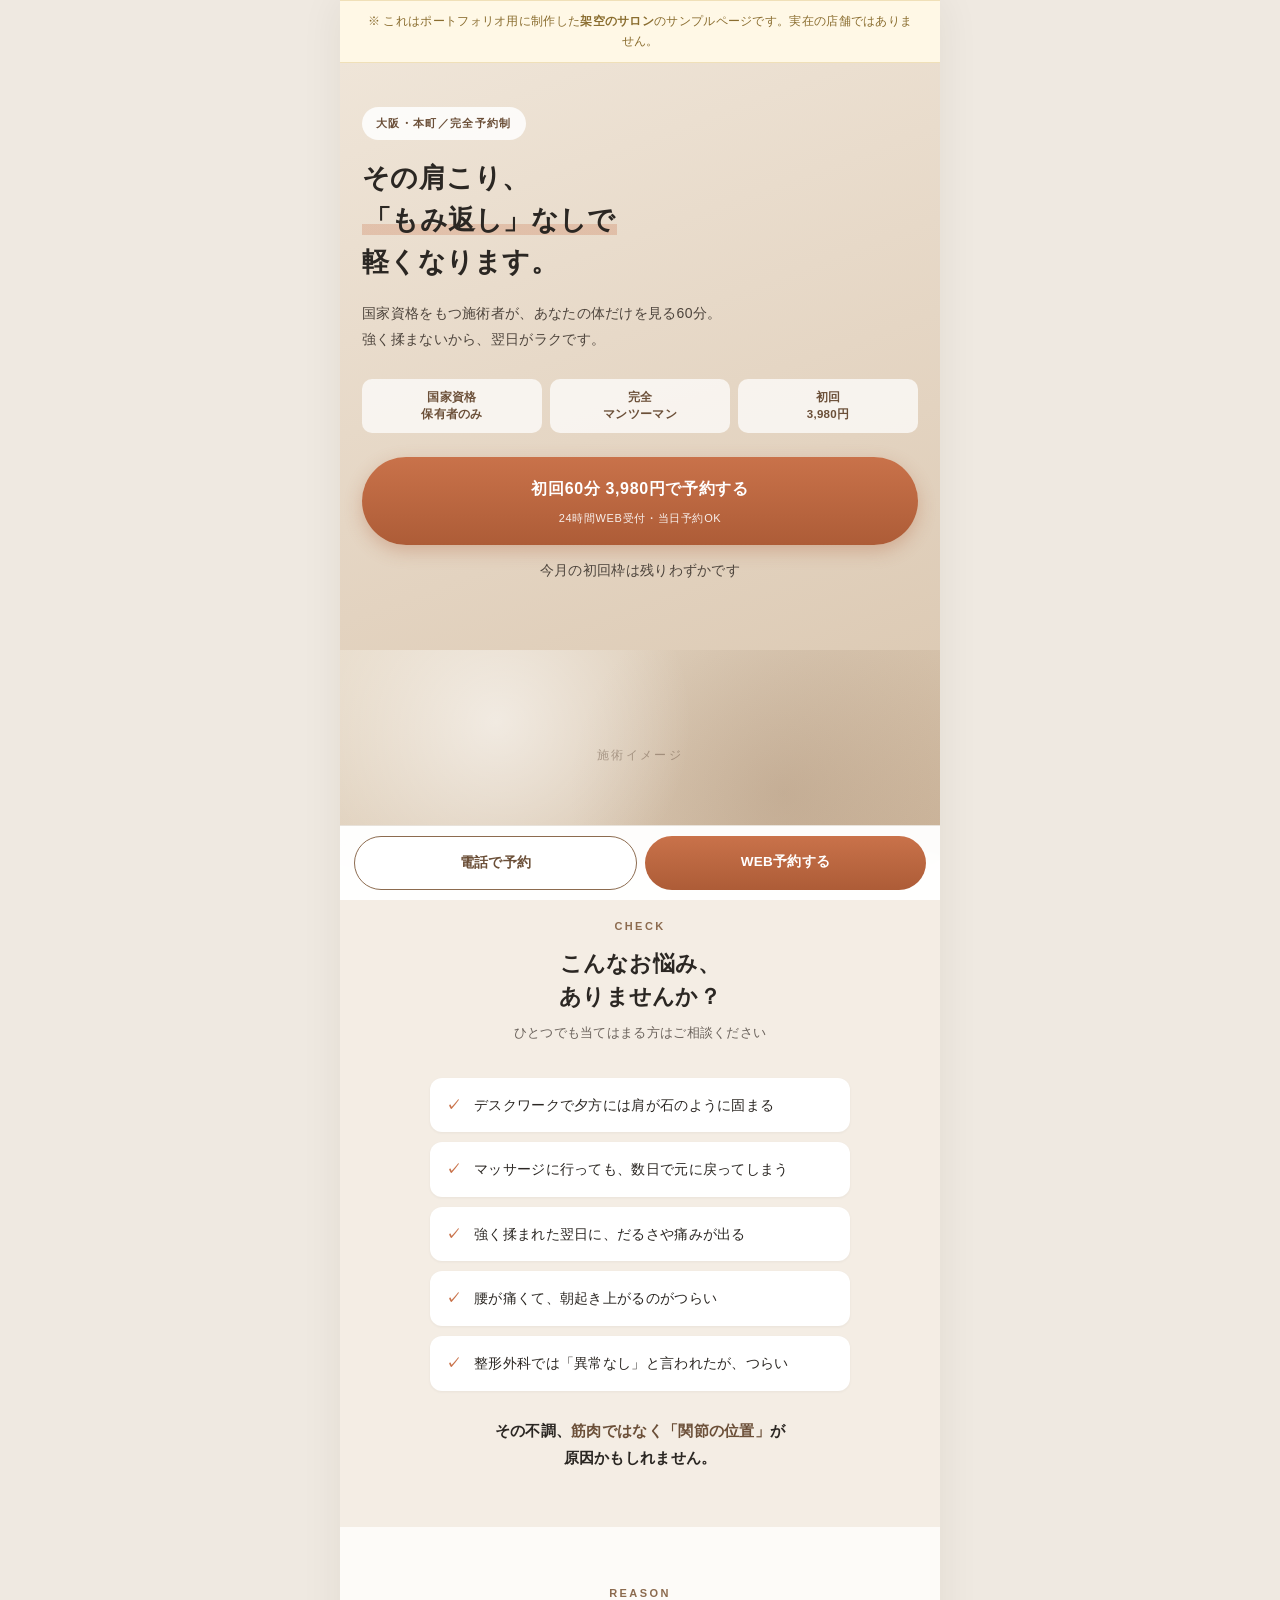
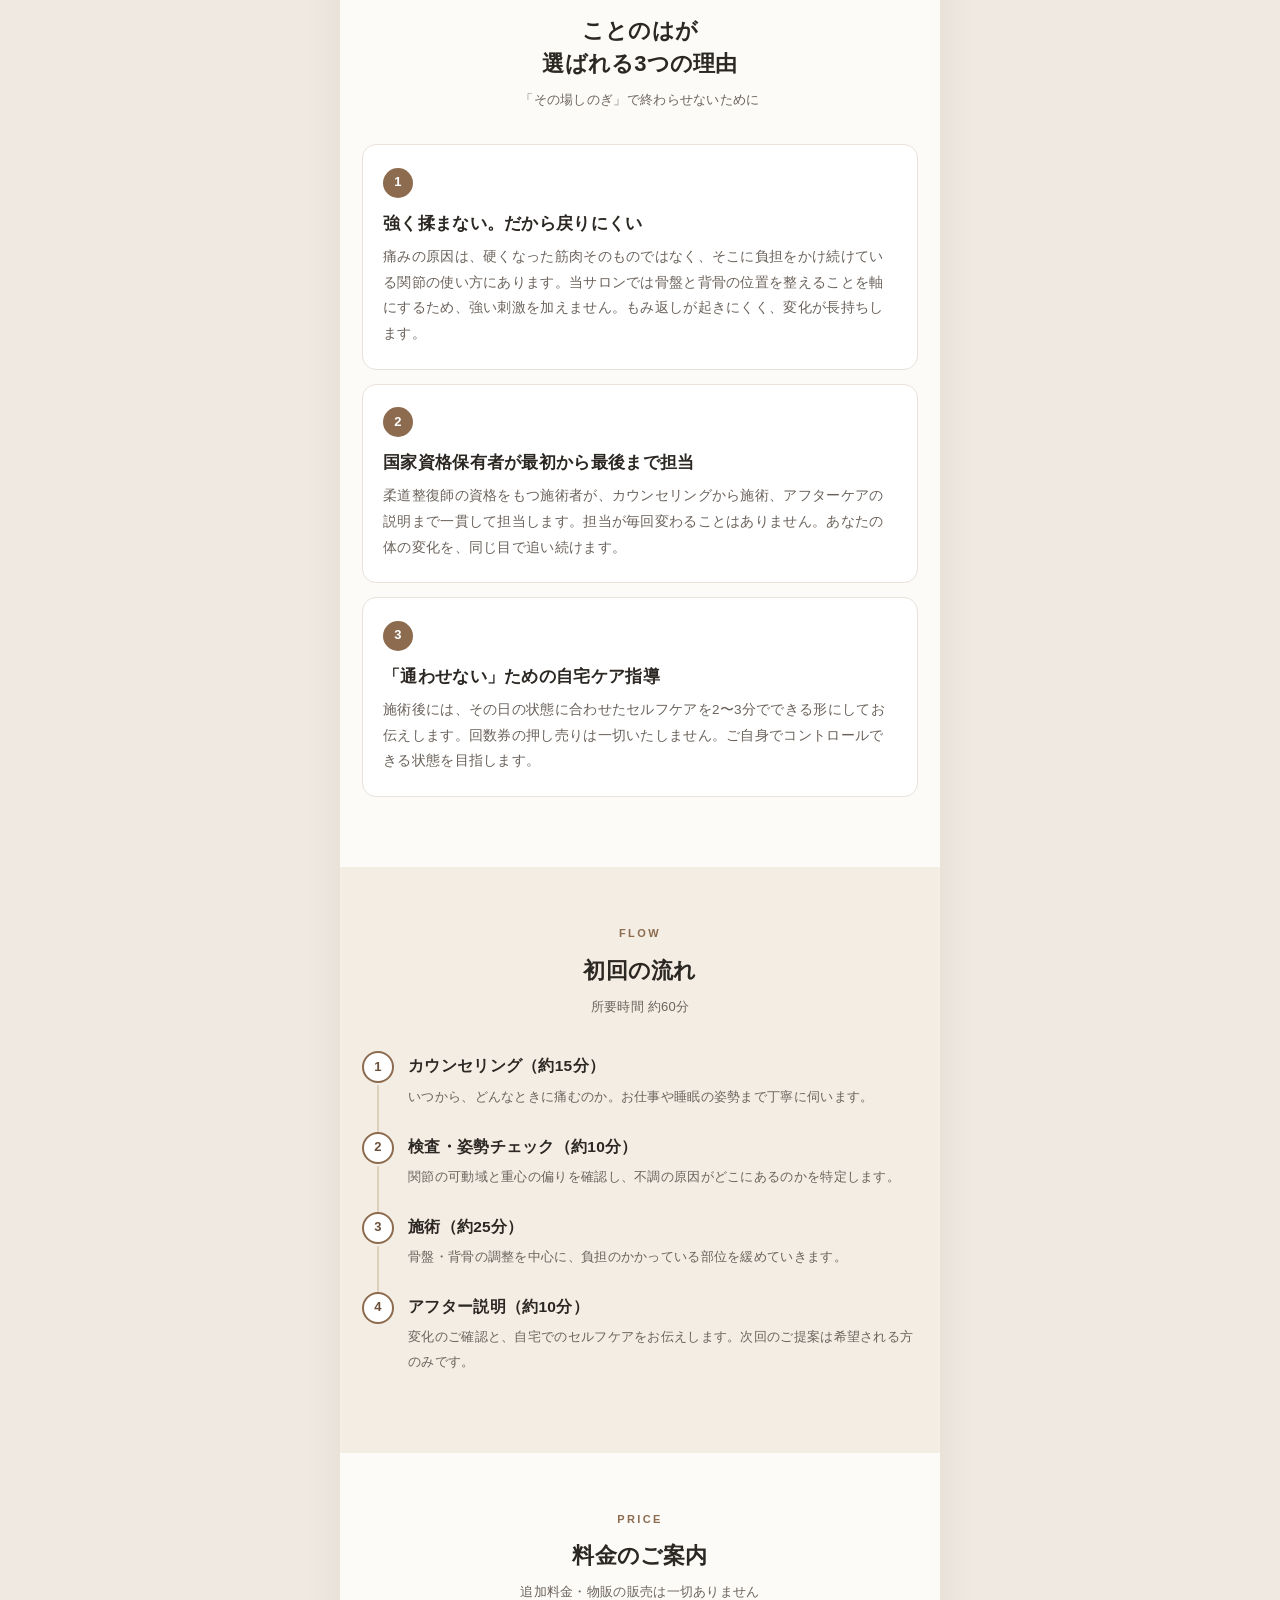
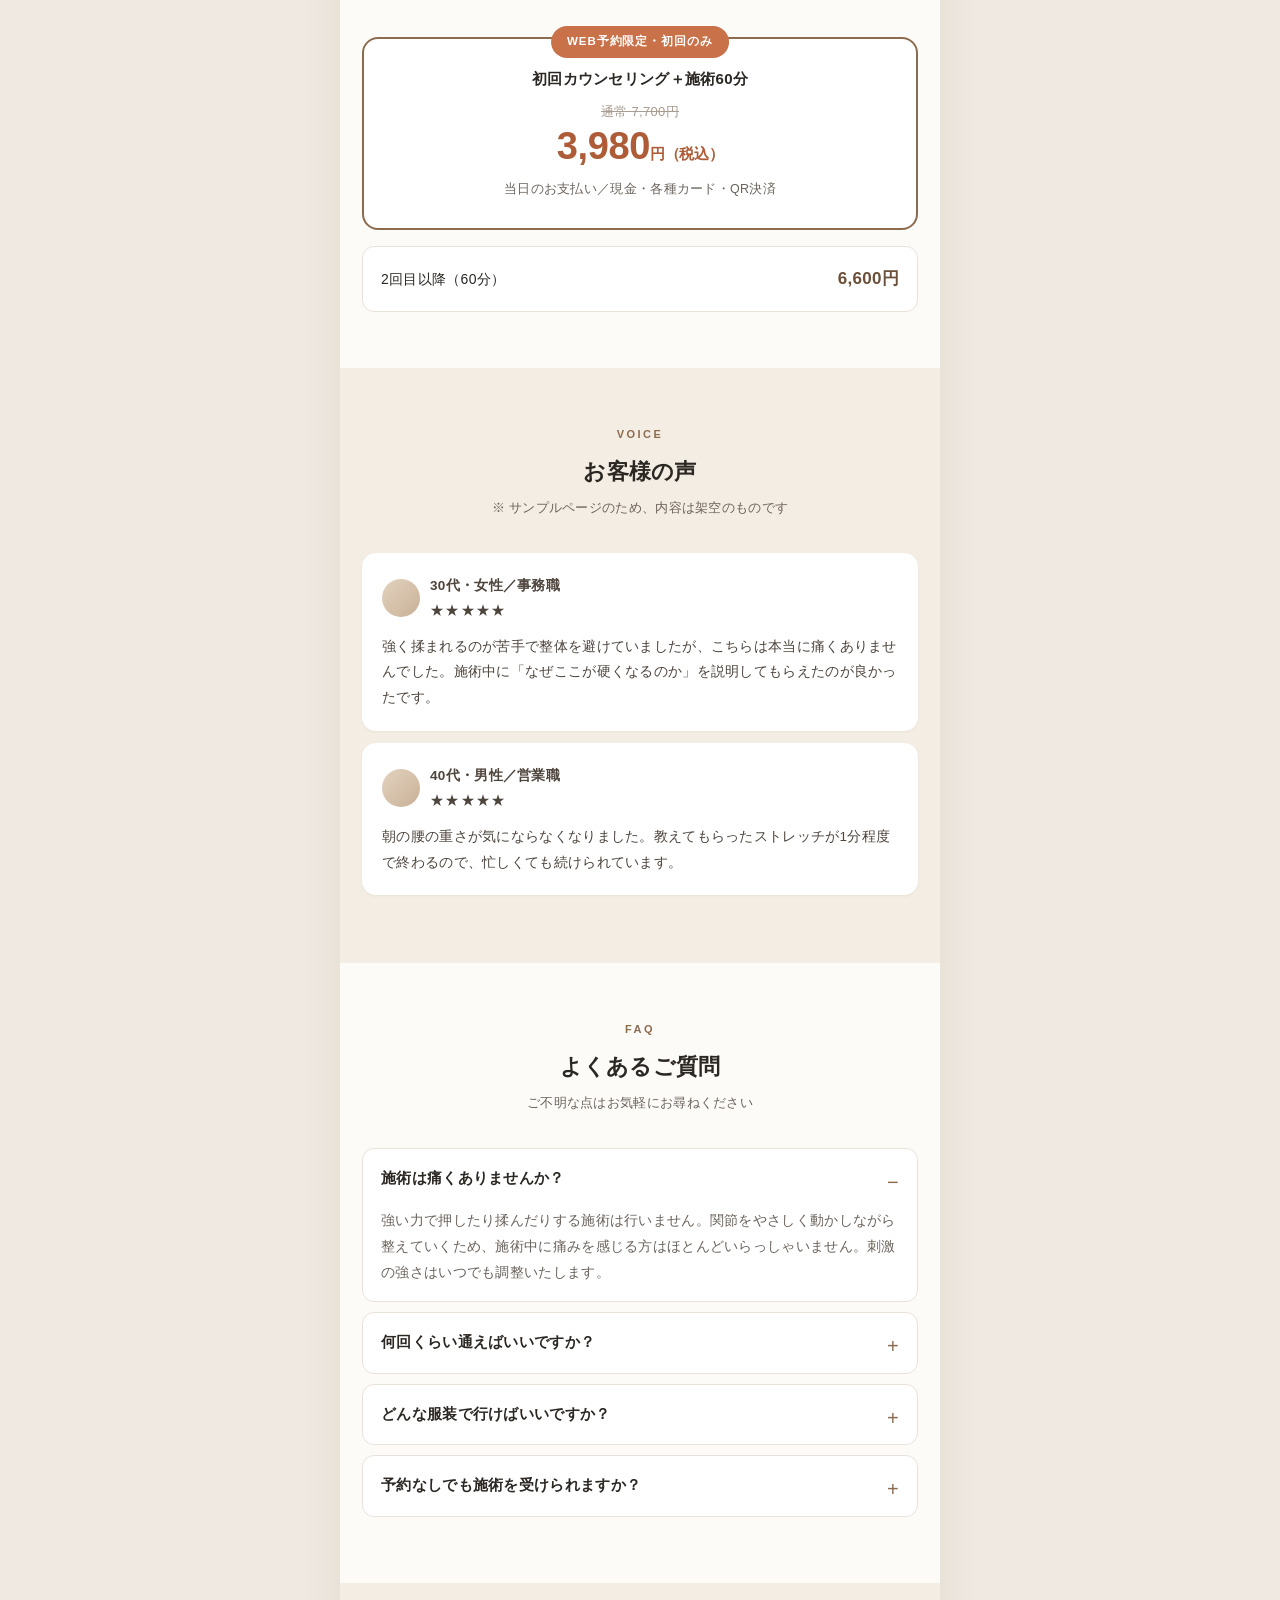
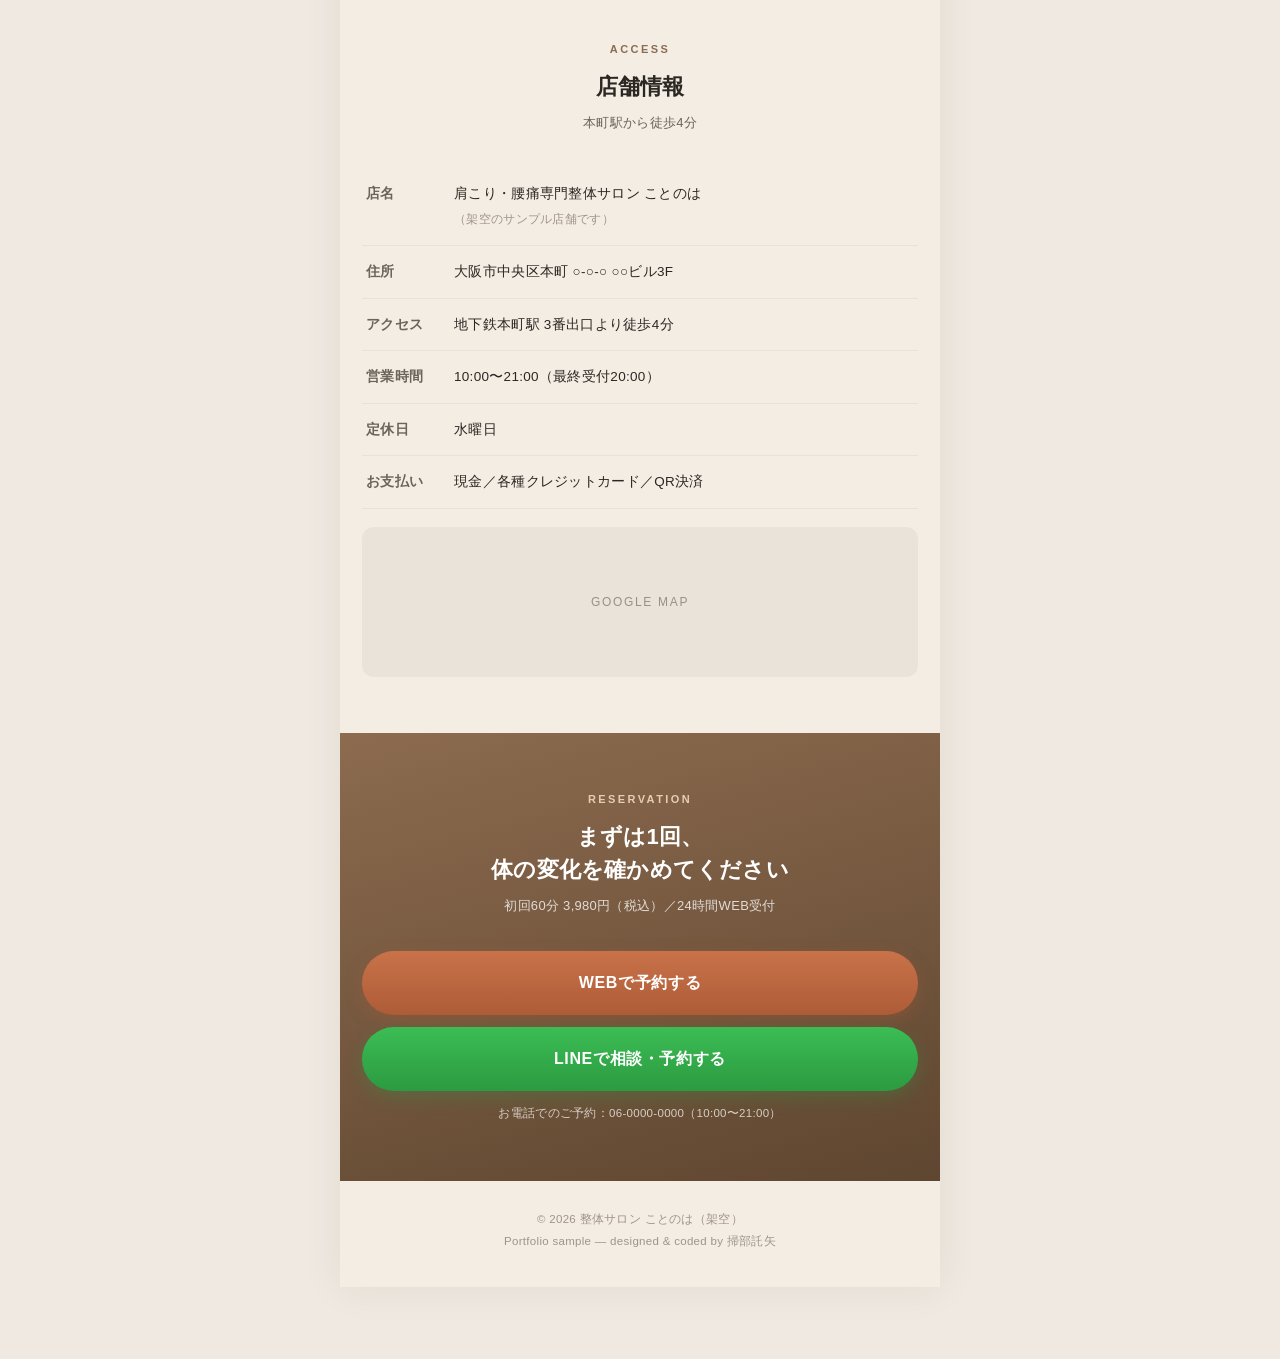
==== 01-salon-lp/index.html @ 7b3f1290 "Add files via upload" ====
<!DOCTYPE html>
<html lang="ja">
<head>
<meta charset="UTF-8">
<meta name="viewport" content="width=device-width, initial-scale=1.0">
<title>肩こり・腰痛専門 整体サロン ことのは｜大阪・本町</title>
<meta name="description" content="大阪本町の肩こり・腰痛専門整体サロン。国家資格保有者による完全予約制のマンツーマン施術。初回60分3,980円。">
<style>
:root{
  --ink:#2b2723;
  --ink-soft:#6b635c;
  --line:#e8e2da;
  --bg:#fdfbf8;
  --card:#ffffff;
  --accent:#8c6b4f;
  --accent-deep:#6b4f38;
  --cta:#c9724a;
  --cta-deep:#ad5c37;
  --wash:#f4ede4;
}
*{box-sizing:border-box;margin:0;padding:0;}
html{scroll-behavior:smooth;}
body{
  font-family:"Hiragino Sans","Hiragino Kaku Gothic ProN","Noto Sans JP","Yu Gothic",sans-serif;
  color:var(--ink);
  background:var(--bg);
  line-height:1.9;
  font-size:15px;
  -webkit-font-smoothing:antialiased;
  letter-spacing:.02em;
  padding-bottom:72px;
}
img{max-width:100%;display:block;}
.wrap{max-width:600px;margin:0 auto;background:var(--bg);}
section{padding:56px 22px;}
.eyebrow{
  font-size:11px;letter-spacing:.22em;color:var(--accent);
  font-weight:700;text-align:center;margin-bottom:10px;
}
h2{
  font-size:22px;line-height:1.5;text-align:center;
  font-weight:700;margin-bottom:8px;letter-spacing:.01em;
}
.h2-sub{text-align:center;color:var(--ink-soft);font-size:13px;margin-bottom:32px;}

/* ---------- HERO ---------- */
.hero{
  position:relative;padding:0;
  background:linear-gradient(160deg,#efe5d8 0%,#e3d3c0 55%,#d8c4ac 100%);
  overflow:hidden;
}
.hero-inner{padding:44px 22px 40px;position:relative;z-index:2;}
.hero-badge{
  display:inline-block;background:rgba(255,255,255,.85);
  color:var(--accent-deep);font-size:11px;font-weight:700;
  letter-spacing:.12em;padding:6px 14px;border-radius:100px;margin-bottom:18px;
}
.hero h1{
  font-size:27px;line-height:1.55;font-weight:700;
  margin-bottom:16px;letter-spacing:.01em;
}
.hero h1 em{
  font-style:normal;
  background:linear-gradient(transparent 62%, rgba(201,114,74,.28) 62%);
  padding:0 2px;
}
.hero p{font-size:14px;color:#4d443c;margin-bottom:26px;}
.hero-figure{
  height:210px;
  background:
    radial-gradient(circle at 26% 34%, rgba(255,255,255,.55), transparent 42%),
    radial-gradient(circle at 74% 68%, rgba(140,107,79,.22), transparent 46%),
    linear-gradient(140deg,#e8dccb,#cdb69c);
  position:relative;
}
.hero-figure::after{
  content:"施術イメージ";
  position:absolute;inset:0;display:flex;align-items:center;justify-content:center;
  color:rgba(90,70,52,.42);font-size:12px;letter-spacing:.2em;
}
.hero-points{
  display:flex;gap:8px;margin-bottom:24px;
}
.hero-points li{
  flex:1;list-style:none;background:rgba(255,255,255,.72);
  border-radius:10px;padding:10px 6px;text-align:center;
  font-size:11.5px;font-weight:700;color:var(--accent-deep);line-height:1.5;
}

/* ---------- CTA ---------- */
.btn{
  display:block;text-align:center;text-decoration:none;
  background:linear-gradient(180deg,var(--cta),var(--cta-deep));
  color:#fff;font-weight:700;font-size:16px;
  padding:17px 20px;border-radius:100px;
  box-shadow:0 6px 18px rgba(173,92,55,.32);
  letter-spacing:.04em;
}
.btn small{display:block;font-size:11px;font-weight:500;opacity:.9;margin-top:3px;letter-spacing:.06em;}
.btn-line{
  background:linear-gradient(180deg,#3bbd54,#2c9a41);
  box-shadow:0 6px 18px rgba(44,154,65,.3);
}
.cta-note{text-align:center;font-size:11.5px;color:var(--ink-soft);margin-top:12px;}

/* ---------- 悩み ---------- */
.worry{background:var(--wash);}
.worry-list{margin:0 auto;max-width:420px;}
.worry-list li{
  list-style:none;background:#fff;border-radius:12px;
  padding:14px 16px 14px 44px;margin-bottom:10px;position:relative;
  font-size:14px;box-shadow:0 1px 3px rgba(43,39,35,.05);
}
.worry-list li::before{
  content:"✓";position:absolute;left:16px;top:14px;
  color:var(--cta);font-weight:700;
}
.worry-close{
  text-align:center;margin-top:26px;font-size:15px;font-weight:700;line-height:1.8;
}
.worry-close span{color:var(--accent-deep);}

/* ---------- 選ばれる理由 ---------- */
.reason-item{
  background:var(--card);border:1px solid var(--line);
  border-radius:14px;padding:22px 20px;margin-bottom:14px;
}
.reason-num{
  display:inline-flex;align-items:center;justify-content:center;
  width:30px;height:30px;border-radius:50%;
  background:var(--accent);color:#fff;
  font-size:13px;font-weight:700;margin-bottom:12px;
}
.reason-item h3{font-size:16.5px;margin-bottom:8px;line-height:1.6;}
.reason-item p{font-size:13.5px;color:var(--ink-soft);}

/* ---------- 流れ ---------- */
.flow{background:var(--wash);}
.flow-step{
  display:flex;gap:14px;padding-bottom:22px;position:relative;
}
.flow-step:not(:last-child)::before{
  content:"";position:absolute;left:15px;top:34px;bottom:0;
  width:2px;background:#ddd0bd;
}
.flow-num{
  flex:none;width:32px;height:32px;border-radius:50%;
  background:#fff;border:2px solid var(--accent);
  color:var(--accent-deep);font-size:13px;font-weight:700;
  display:flex;align-items:center;justify-content:center;position:relative;z-index:1;
}
.flow-body h3{font-size:15.5px;margin-bottom:4px;}
.flow-body p{font-size:13px;color:var(--ink-soft);}

/* ---------- 料金 ---------- */
.price-card{
  background:var(--card);border:2px solid var(--accent);
  border-radius:16px;padding:26px 22px;text-align:center;position:relative;
  margin-bottom:16px;
}
.price-tag{
  position:absolute;top:-13px;left:50%;transform:translateX(-50%);
  background:var(--cta);color:#fff;font-size:11.5px;font-weight:700;
  padding:5px 16px;border-radius:100px;white-space:nowrap;
  letter-spacing:.08em;
}
.price-name{font-size:15px;font-weight:700;margin-bottom:6px;}
.price-old{font-size:13px;color:#a89c90;text-decoration:line-through;}
.price-now{
  font-size:38px;font-weight:700;color:var(--cta-deep);
  line-height:1.2;letter-spacing:-.01em;
}
.price-now small{font-size:15px;font-weight:700;}
.price-meta{font-size:12.5px;color:var(--ink-soft);margin-top:8px;}
.price-sub{
  background:var(--card);border:1px solid var(--line);border-radius:12px;
  padding:16px 18px;display:flex;justify-content:space-between;align-items:center;
  font-size:14px;
}
.price-sub strong{font-size:17px;color:var(--accent-deep);}

/* ---------- 声 ---------- */
.voice{background:var(--wash);}
.voice-card{
  background:#fff;border-radius:14px;padding:20px;margin-bottom:12px;
  box-shadow:0 1px 3px rgba(43,39,35,.05);
}
.voice-head{display:flex;align-items:center;gap:10px;margin-bottom:10px;}
.voice-avatar{
  width:38px;height:38px;border-radius:50%;flex:none;
  background:linear-gradient(135deg,#e3d3c0,#c9b096);
}
.voice-name{font-size:13px;font-weight:700;}
.voice-stars{color:#e0a33f;font-size:12px;letter-spacing:.1em;}
.voice-card p{font-size:13.5px;color:#4d443c;}

/* ---------- FAQ ---------- */
details{
  background:var(--card);border:1px solid var(--line);
  border-radius:12px;margin-bottom:10px;overflow:hidden;
}
summary{
  padding:16px 44px 16px 18px;font-size:14.5px;font-weight:700;
  cursor:pointer;position:relative;list-style:none;
}
summary::-webkit-details-marker{display:none;}
summary::after{
  content:"+";position:absolute;right:18px;top:14px;
  font-size:20px;color:var(--accent);font-weight:400;transition:transform .2s;
}
details[open] summary::after{content:"−";}
details p{padding:0 18px 16px;font-size:13.5px;color:var(--ink-soft);}

/* ---------- 店舗情報 ---------- */
.info-table{width:100%;border-collapse:collapse;font-size:13.5px;}
.info-table th,.info-table td{
  padding:13px 4px;border-bottom:1px solid var(--line);
  text-align:left;vertical-align:top;
}
.info-table th{width:88px;color:var(--ink-soft);font-weight:700;}
.map-placeholder{
  height:150px;background:#e9e3da;border-radius:12px;margin-top:18px;
  display:flex;align-items:center;justify-content:center;
  color:#9a8f84;font-size:12px;letter-spacing:.14em;
}

/* ---------- 最終CTA ---------- */
.final{
  background:linear-gradient(165deg,#8c6b4f,#5f4630);
  color:#fff;text-align:center;
}
.final h2{color:#fff;}
.final .h2-sub{color:rgba(255,255,255,.78);}
.final .eyebrow{color:#e5cdb4;}
.final .cta-note{color:rgba(255,255,255,.72);}
.final .btn{margin-bottom:12px;}

/* ---------- 固定フッターCTA ---------- */
.sticky{
  position:fixed;left:0;right:0;bottom:0;z-index:50;
  background:rgba(255,255,255,.96);
  border-top:1px solid var(--line);
  padding:10px 14px;
  display:flex;gap:8px;max-width:600px;margin:0 auto;
  backdrop-filter:blur(8px);
}
.sticky a{
  flex:1;text-align:center;text-decoration:none;border-radius:100px;
  padding:13px 6px;font-size:13.5px;font-weight:700;letter-spacing:.02em;
}
.sticky .s-tel{background:#fff;border:1.5px solid var(--accent);color:var(--accent-deep);}
.sticky .s-web{background:linear-gradient(180deg,var(--cta),var(--cta-deep));color:#fff;}

footer{
  text-align:center;padding:28px 22px 34px;
  font-size:11.5px;color:#a09488;background:var(--wash);
}
.demo-note{
  background:#fff8e6;border-top:1px solid #f0e0b8;border-bottom:1px solid #f0e0b8;
  color:#8a6d2f;font-size:11.5px;padding:11px 22px;text-align:center;line-height:1.7;
}
@media(min-width:601px){
  .wrap{box-shadow:0 0 40px rgba(43,39,35,.07);}
  body{background:#efe9e1;}
}
</style>
</head>
<body>
<div class="wrap">

  <p class="demo-note">
    ※ これはポートフォリオ用に制作した<strong>架空のサロン</strong>のサンプルページです。実在の店舗ではありません。
  </p>

  <!-- HERO -->
  <header class="hero">
    <div class="hero-inner">
      <span class="hero-badge">大阪・本町／完全予約制</span>
      <h1>その肩こり、<br><em>「もみ返し」なしで</em><br>軽くなります。</h1>
      <p>国家資格をもつ施術者が、あなたの体だけを見る60分。<br>強く揉まないから、翌日がラクです。</p>
      <ul class="hero-points">
        <li>国家資格<br>保有者のみ</li>
        <li>完全<br>マンツーマン</li>
        <li>初回<br>3,980円</li>
      </ul>
      <a href="#reserve" class="btn">
        初回60分 3,980円で予約する
        <small>24時間WEB受付・当日予約OK</small>
      </a>
      <p class="cta-note">今月の初回枠は残りわずかです</p>
    </div>
    <div class="hero-figure"></div>
  </header>

  <!-- 悩み -->
  <section class="worry">
    <p class="eyebrow">CHECK</p>
    <h2>こんなお悩み、<br>ありませんか？</h2>
    <p class="h2-sub">ひとつでも当てはまる方はご相談ください</p>
    <ul class="worry-list">
      <li>デスクワークで夕方には肩が石のように固まる</li>
      <li>マッサージに行っても、数日で元に戻ってしまう</li>
      <li>強く揉まれた翌日に、だるさや痛みが出る</li>
      <li>腰が痛くて、朝起き上がるのがつらい</li>
      <li>整形外科では「異常なし」と言われたが、つらい</li>
    </ul>
    <p class="worry-close">
      その不調、<span>筋肉ではなく「関節の位置」</span>が<br>原因かもしれません。
    </p>
  </section>

  <!-- 選ばれる理由 -->
  <section>
    <p class="eyebrow">REASON</p>
    <h2>ことのはが<br>選ばれる3つの理由</h2>
    <p class="h2-sub">「その場しのぎ」で終わらせないために</p>

    <div class="reason-item">
      <span class="reason-num">1</span>
      <h3>強く揉まない。だから戻りにくい</h3>
      <p>痛みの原因は、硬くなった筋肉そのものではなく、そこに負担をかけ続けている関節の使い方にあります。当サロンでは骨盤と背骨の位置を整えることを軸にするため、強い刺激を加えません。もみ返しが起きにくく、変化が長持ちします。</p>
    </div>

    <div class="reason-item">
      <span class="reason-num">2</span>
      <h3>国家資格保有者が最初から最後まで担当</h3>
      <p>柔道整復師の資格をもつ施術者が、カウンセリングから施術、アフターケアの説明まで一貫して担当します。担当が毎回変わることはありません。あなたの体の変化を、同じ目で追い続けます。</p>
    </div>

    <div class="reason-item">
      <span class="reason-num">3</span>
      <h3>「通わせない」ための自宅ケア指導</h3>
      <p>施術後には、その日の状態に合わせたセルフケアを2〜3分でできる形にしてお伝えします。回数券の押し売りは一切いたしません。ご自身でコントロールできる状態を目指します。</p>
    </div>
  </section>

  <!-- 流れ -->
  <section class="flow">
    <p class="eyebrow">FLOW</p>
    <h2>初回の流れ</h2>
    <p class="h2-sub">所要時間 約60分</p>

    <div class="flow-step">
      <span class="flow-num">1</span>
      <div class="flow-body">
        <h3>カウンセリング（約15分）</h3>
        <p>いつから、どんなときに痛むのか。お仕事や睡眠の姿勢まで丁寧に伺います。</p>
      </div>
    </div>
    <div class="flow-step">
      <span class="flow-num">2</span>
      <div class="flow-body">
        <h3>検査・姿勢チェック（約10分）</h3>
        <p>関節の可動域と重心の偏りを確認し、不調の原因がどこにあるのかを特定します。</p>
      </div>
    </div>
    <div class="flow-step">
      <span class="flow-num">3</span>
      <div class="flow-body">
        <h3>施術（約25分）</h3>
        <p>骨盤・背骨の調整を中心に、負担のかかっている部位を緩めていきます。</p>
      </div>
    </div>
    <div class="flow-step">
      <span class="flow-num">4</span>
      <div class="flow-body">
        <h3>アフター説明（約10分）</h3>
        <p>変化のご確認と、自宅でのセルフケアをお伝えします。次回のご提案は希望される方のみです。</p>
      </div>
    </div>
  </section>

  <!-- 料金 -->
  <section>
    <p class="eyebrow">PRICE</p>
    <h2>料金のご案内</h2>
    <p class="h2-sub">追加料金・物販の販売は一切ありません</p>

    <div class="price-card">
      <span class="price-tag">WEB予約限定・初回のみ</span>
      <p class="price-name">初回カウンセリング＋施術60分</p>
      <p class="price-old">通常 7,700円</p>
      <p class="price-now">3,980<small>円（税込）</small></p>
      <p class="price-meta">当日のお支払い／現金・各種カード・QR決済</p>
    </div>

    <div class="price-sub">
      <span>2回目以降（60分）</span>
      <strong>6,600円</strong>
    </div>
  </section>

  <!-- お客様の声 -->
  <section class="voice">
    <p class="eyebrow">VOICE</p>
    <h2>お客様の声</h2>
    <p class="h2-sub">※ サンプルページのため、内容は架空のものです</p>

    <div class="voice-card">
      <div class="voice-head">
        <div class="voice-avatar"></div>
        <div>
          <p class="voice-name">30代・女性／事務職</p>
          <p class="voice-stars">★★★★★</p>
        </div>
      </div>
      <p>強く揉まれるのが苦手で整体を避けていましたが、こちらは本当に痛くありませんでした。施術中に「なぜここが硬くなるのか」を説明してもらえたのが良かったです。</p>
    </div>

    <div class="voice-card">
      <div class="voice-head">
        <div class="voice-avatar"></div>
        <div>
          <p class="voice-name">40代・男性／営業職</p>
          <p class="voice-stars">★★★★★</p>
        </div>
      </div>
      <p>朝の腰の重さが気にならなくなりました。教えてもらったストレッチが1分程度で終わるので、忙しくても続けられています。</p>
    </div>
  </section>

  <!-- FAQ -->
  <section>
    <p class="eyebrow">FAQ</p>
    <h2>よくあるご質問</h2>
    <p class="h2-sub">ご不明な点はお気軽にお尋ねください</p>

    <details open>
      <summary>施術は痛くありませんか？</summary>
      <p>強い力で押したり揉んだりする施術は行いません。関節をやさしく動かしながら整えていくため、施術中に痛みを感じる方はほとんどいらっしゃいません。刺激の強さはいつでも調整いたします。</p>
    </details>
    <details>
      <summary>何回くらい通えばいいですか？</summary>
      <p>お体の状態によりますが、初回で変化を感じていただける方が多いです。回数券の販売や継続の強制は一切しておりませんので、ご自身のペースでご判断ください。</p>
    </details>
    <details>
      <summary>どんな服装で行けばいいですか？</summary>
      <p>お着替えを無料でご用意しております。お仕事帰りにそのままお越しいただいて問題ありません。</p>
    </details>
    <details>
      <summary>予約なしでも施術を受けられますか？</summary>
      <p>完全予約制のため、当日でも構いませんので事前にご予約をお願いいたします。空きがあれば当日のご案内も可能です。</p>
    </details>
  </section>

  <!-- 店舗情報 -->
  <section class="flow">
    <p class="eyebrow">ACCESS</p>
    <h2>店舗情報</h2>
    <p class="h2-sub">本町駅から徒歩4分</p>
    <table class="info-table">
      <tr><th>店名</th><td>肩こり・腰痛専門整体サロン ことのは<br><span style="font-size:11.5px;color:#a09488;">（架空のサンプル店舗です）</span></td></tr>
      <tr><th>住所</th><td>大阪市中央区本町 ○-○-○ ○○ビル3F</td></tr>
      <tr><th>アクセス</th><td>地下鉄本町駅 3番出口より徒歩4分</td></tr>
      <tr><th>営業時間</th><td>10:00〜21:00（最終受付20:00）</td></tr>
      <tr><th>定休日</th><td>水曜日</td></tr>
      <tr><th>お支払い</th><td>現金／各種クレジットカード／QR決済</td></tr>
    </table>
    <div class="map-placeholder">GOOGLE MAP</div>
  </section>

  <!-- 最終CTA -->
  <section class="final" id="reserve">
    <p class="eyebrow">RESERVATION</p>
    <h2>まずは1回、<br>体の変化を確かめてください</h2>
    <p class="h2-sub">初回60分 3,980円（税込）／24時間WEB受付</p>
    <a href="#" class="btn">WEBで予約する</a>
    <a href="#" class="btn btn-line">LINEで相談・予約する</a>
    <p class="cta-note">お電話でのご予約：06-0000-0000（10:00〜21:00）</p>
  </section>

  <footer>
    © 2026 整体サロン ことのは（架空）<br>
    Portfolio sample — designed &amp; coded by 掃部託矢
  </footer>

</div>

<nav class="sticky">
  <a href="tel:0600000000" class="s-tel">電話で予約</a>
  <a href="#reserve" class="s-web">WEB予約する</a>
</nav>

</body>
</html>
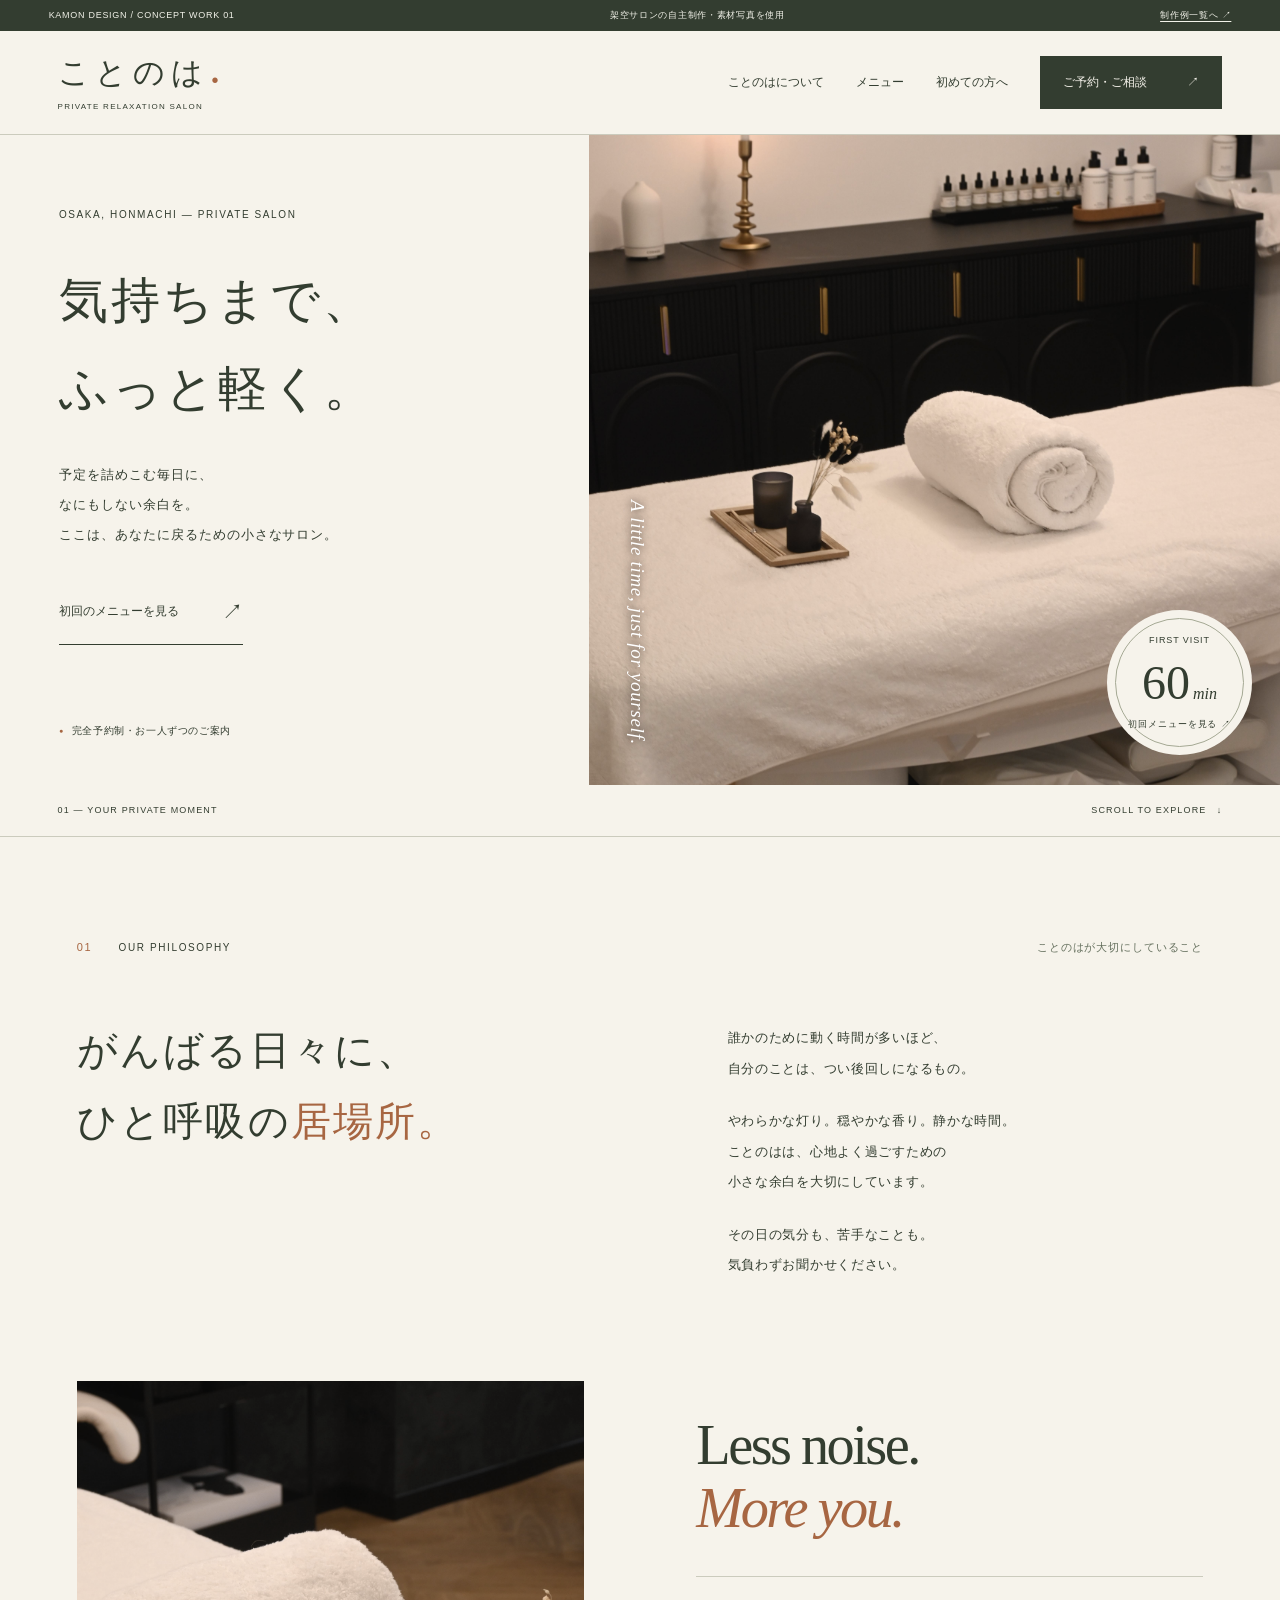
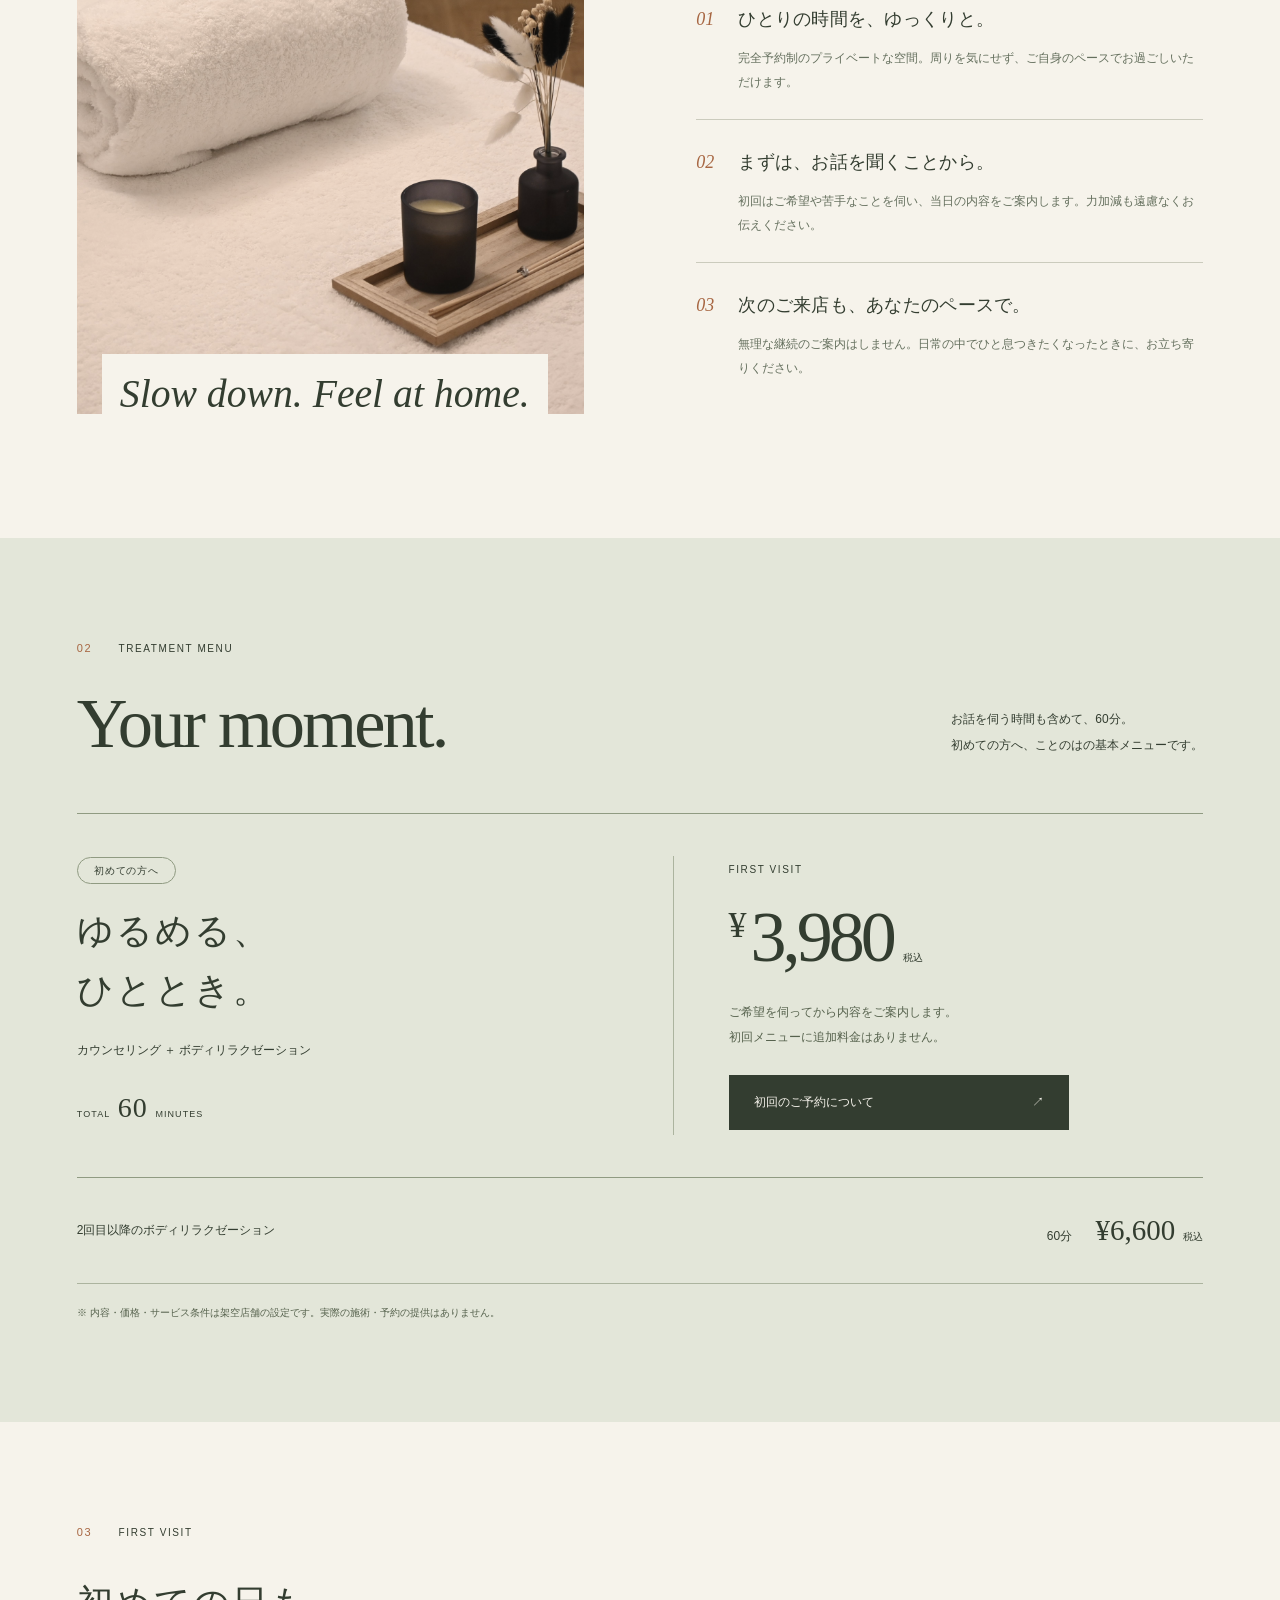
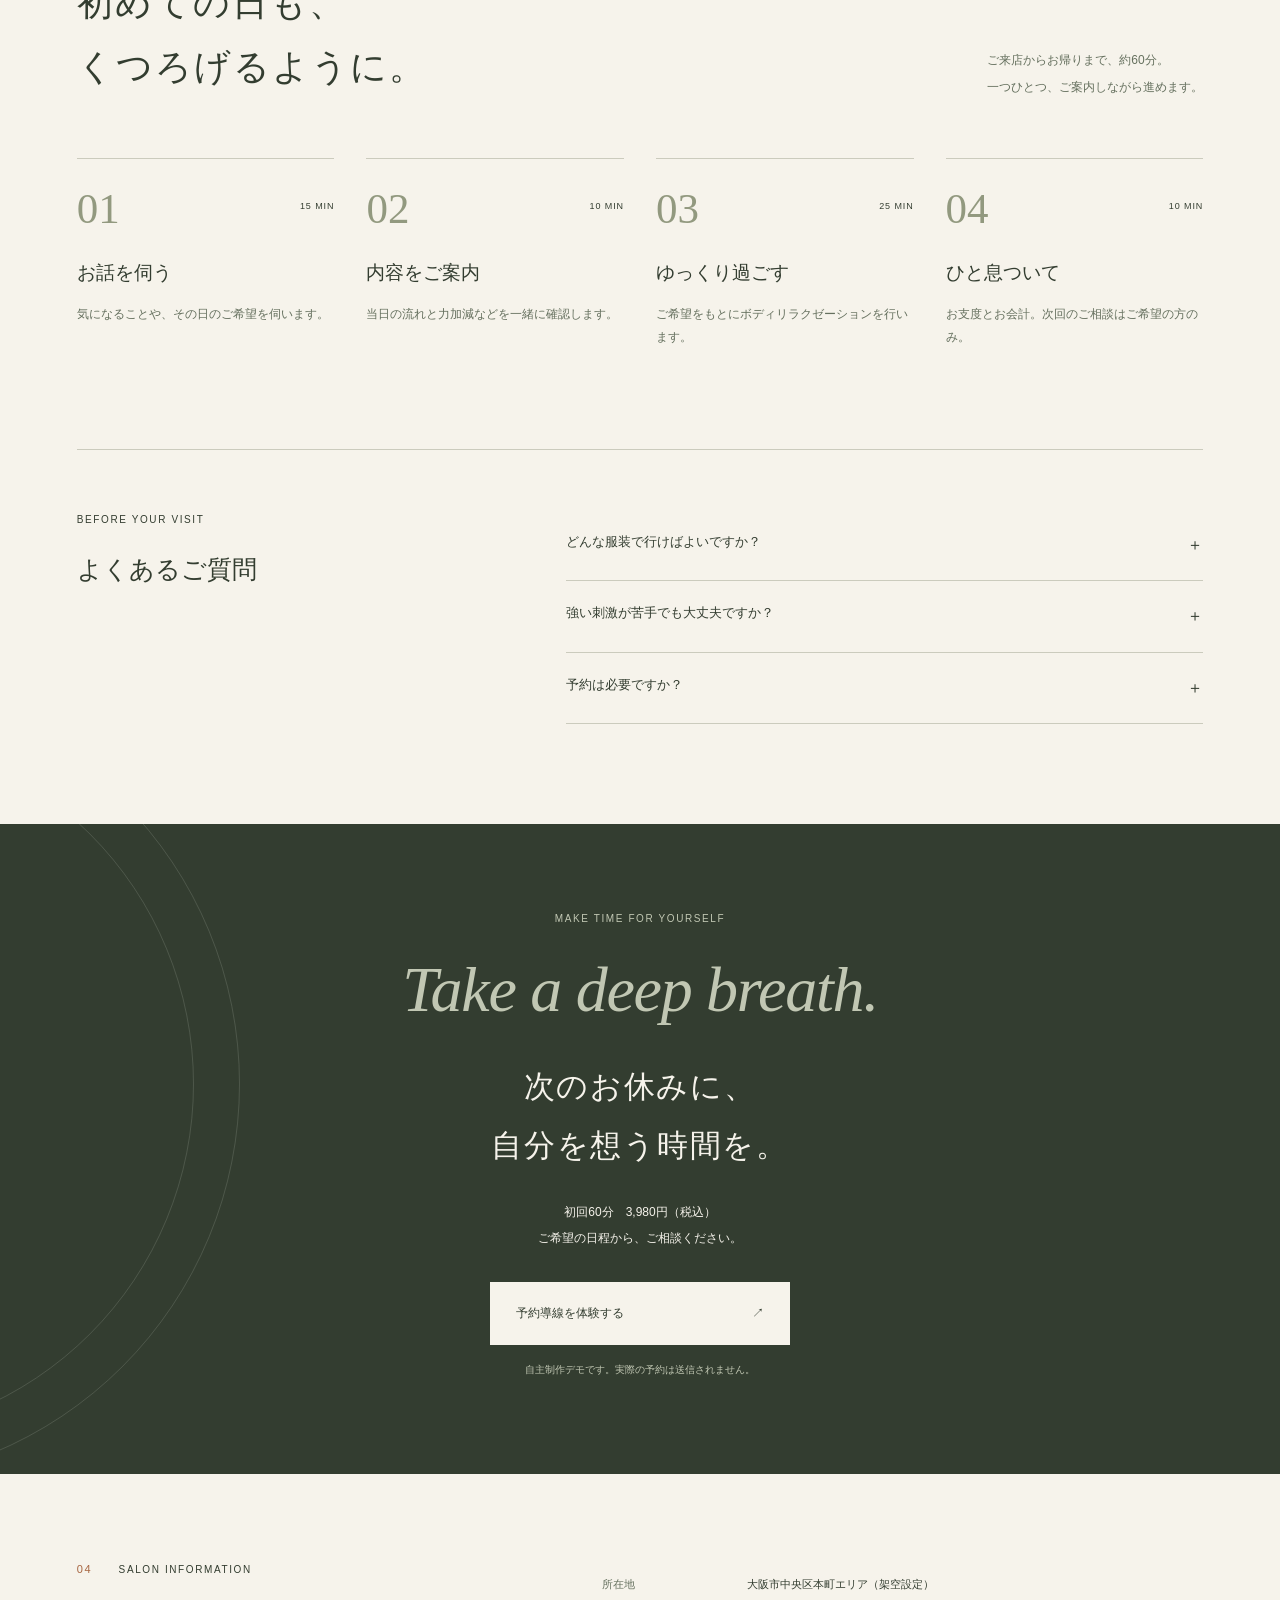
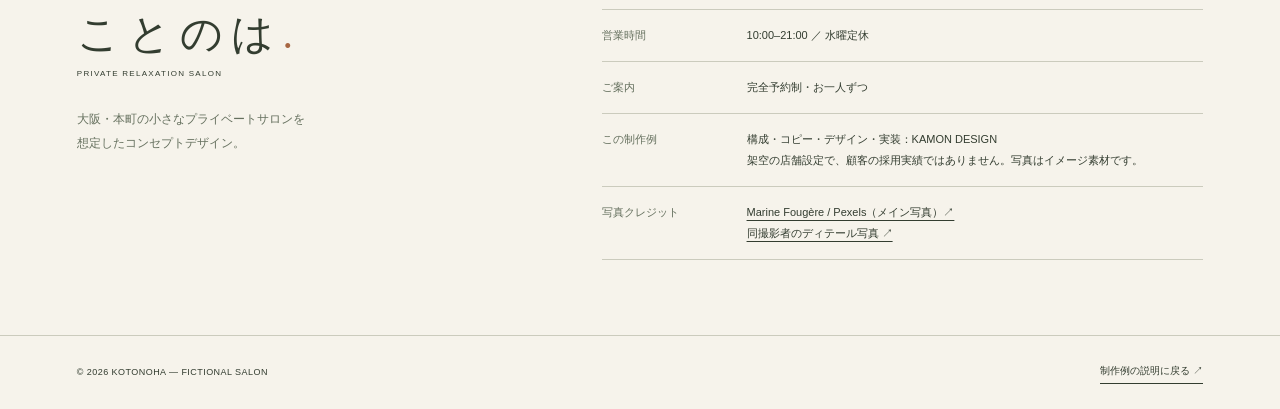
==== commit c7308fd3: "Publish approved portfolio redesign and project demos" ====
--- a/01-salon-lp/index.html
+++ b/01-salon-lp/index.html
@@ -1,485 +1,22 @@
 <!DOCTYPE html>
 <html lang="ja">
 <head>
-<meta charset="UTF-8">
-<meta name="viewport" content="width=device-width, initial-scale=1.0">
-<title>肩こり・腰痛専門 整体サロン ことのは｜大阪・本町</title>
-<meta name="description" content="大阪本町の肩こり・腰痛専門整体サロン。国家資格保有者による完全予約制のマンツーマン施術。初回60分3,980円。">
-<style>
-:root{
-  --ink:#2b2723;
-  --ink-soft:#6b635c;
-  --line:#e8e2da;
-  --bg:#fdfbf8;
-  --card:#ffffff;
-  --accent:#8c6b4f;
-  --accent-deep:#6b4f38;
-  --cta:#c9724a;
-  --cta-deep:#ad5c37;
-  --wash:#f4ede4;
-}
-*{box-sizing:border-box;margin:0;padding:0;}
-html{scroll-behavior:smooth;}
-body{
-  font-family:"Hiragino Sans","Hiragino Kaku Gothic ProN","Noto Sans JP","Yu Gothic",sans-serif;
-  color:var(--ink);
-  background:var(--bg);
-  line-height:1.9;
-  font-size:15px;
-  -webkit-font-smoothing:antialiased;
-  letter-spacing:.02em;
-  padding-bottom:72px;
-}
-img{max-width:100%;display:block;}
-.wrap{max-width:600px;margin:0 auto;background:var(--bg);}
-section{padding:56px 22px;}
-.eyebrow{
-  font-size:11px;letter-spacing:.22em;color:var(--accent);
-  font-weight:700;text-align:center;margin-bottom:10px;
-}
-h2{
-  font-size:22px;line-height:1.5;text-align:center;
-  font-weight:700;margin-bottom:8px;letter-spacing:.01em;
-}
-.h2-sub{text-align:center;color:var(--ink-soft);font-size:13px;margin-bottom:32px;}
-
-/* ---------- HERO ---------- */
-.hero{
-  position:relative;padding:0;
-  background:linear-gradient(160deg,#efe5d8 0%,#e3d3c0 55%,#d8c4ac 100%);
-  overflow:hidden;
-}
-.hero-inner{padding:44px 22px 40px;position:relative;z-index:2;}
-.hero-badge{
-  display:inline-block;background:rgba(255,255,255,.85);
-  color:var(--accent-deep);font-size:11px;font-weight:700;
-  letter-spacing:.12em;padding:6px 14px;border-radius:100px;margin-bottom:18px;
-}
-.hero h1{
-  font-size:27px;line-height:1.55;font-weight:700;
-  margin-bottom:16px;letter-spacing:.01em;
-}
-.hero h1 em{
-  font-style:normal;
-  background:linear-gradient(transparent 62%, rgba(201,114,74,.28) 62%);
-  padding:0 2px;
-}
-.hero p{font-size:14px;color:#4d443c;margin-bottom:26px;}
-.hero-figure{
-  height:210px;
-  background:
-    radial-gradient(circle at 26% 34%, rgba(255,255,255,.55), transparent 42%),
-    radial-gradient(circle at 74% 68%, rgba(140,107,79,.22), transparent 46%),
-    linear-gradient(140deg,#e8dccb,#cdb69c);
-  position:relative;
-}
-.hero-figure::after{
-  content:"施術イメージ";
-  position:absolute;inset:0;display:flex;align-items:center;justify-content:center;
-  color:rgba(90,70,52,.42);font-size:12px;letter-spacing:.2em;
-}
-.hero-points{
-  display:flex;gap:8px;margin-bottom:24px;
-}
-.hero-points li{
-  flex:1;list-style:none;background:rgba(255,255,255,.72);
-  border-radius:10px;padding:10px 6px;text-align:center;
-  font-size:11.5px;font-weight:700;color:var(--accent-deep);line-height:1.5;
-}
-
-/* ---------- CTA ---------- */
-.btn{
-  display:block;text-align:center;text-decoration:none;
-  background:linear-gradient(180deg,var(--cta),var(--cta-deep));
-  color:#fff;font-weight:700;font-size:16px;
-  padding:17px 20px;border-radius:100px;
-  box-shadow:0 6px 18px rgba(173,92,55,.32);
-  letter-spacing:.04em;
-}
-.btn small{display:block;font-size:11px;font-weight:500;opacity:.9;margin-top:3px;letter-spacing:.06em;}
-.btn-line{
-  background:linear-gradient(180deg,#3bbd54,#2c9a41);
-  box-shadow:0 6px 18px rgba(44,154,65,.3);
-}
-.cta-note{text-align:center;font-size:11.5px;color:var(--ink-soft);margin-top:12px;}
-
-/* ---------- 悩み ---------- */
-.worry{background:var(--wash);}
-.worry-list{margin:0 auto;max-width:420px;}
-.worry-list li{
-  list-style:none;background:#fff;border-radius:12px;
-  padding:14px 16px 14px 44px;margin-bottom:10px;position:relative;
-  font-size:14px;box-shadow:0 1px 3px rgba(43,39,35,.05);
-}
-.worry-list li::before{
-  content:"✓";position:absolute;left:16px;top:14px;
-  color:var(--cta);font-weight:700;
-}
-.worry-close{
-  text-align:center;margin-top:26px;font-size:15px;font-weight:700;line-height:1.8;
-}
-.worry-close span{color:var(--accent-deep);}
-
-/* ---------- 選ばれる理由 ---------- */
-.reason-item{
-  background:var(--card);border:1px solid var(--line);
-  border-radius:14px;padding:22px 20px;margin-bottom:14px;
-}
-.reason-num{
-  display:inline-flex;align-items:center;justify-content:center;
-  width:30px;height:30px;border-radius:50%;
-  background:var(--accent);color:#fff;
-  font-size:13px;font-weight:700;margin-bottom:12px;
-}
-.reason-item h3{font-size:16.5px;margin-bottom:8px;line-height:1.6;}
-.reason-item p{font-size:13.5px;color:var(--ink-soft);}
-
-/* ---------- 流れ ---------- */
-.flow{background:var(--wash);}
-.flow-step{
-  display:flex;gap:14px;padding-bottom:22px;position:relative;
-}
-.flow-step:not(:last-child)::before{
-  content:"";position:absolute;left:15px;top:34px;bottom:0;
-  width:2px;background:#ddd0bd;
-}
-.flow-num{
-  flex:none;width:32px;height:32px;border-radius:50%;
-  background:#fff;border:2px solid var(--accent);
-  color:var(--accent-deep);font-size:13px;font-weight:700;
-  display:flex;align-items:center;justify-content:center;position:relative;z-index:1;
-}
-.flow-body h3{font-size:15.5px;margin-bottom:4px;}
-.flow-body p{font-size:13px;color:var(--ink-soft);}
-
-/* ---------- 料金 ---------- */
-.price-card{
-  background:var(--card);border:2px solid var(--accent);
-  border-radius:16px;padding:26px 22px;text-align:center;position:relative;
-  margin-bottom:16px;
-}
-.price-tag{
-  position:absolute;top:-13px;left:50%;transform:translateX(-50%);
-  background:var(--cta);color:#fff;font-size:11.5px;font-weight:700;
-  padding:5px 16px;border-radius:100px;white-space:nowrap;
-  letter-spacing:.08em;
-}
-.price-name{font-size:15px;font-weight:700;margin-bottom:6px;}
-.price-old{font-size:13px;color:#a89c90;text-decoration:line-through;}
-.price-now{
-  font-size:38px;font-weight:700;color:var(--cta-deep);
-  line-height:1.2;letter-spacing:-.01em;
-}
-.price-now small{font-size:15px;font-weight:700;}
-.price-meta{font-size:12.5px;color:var(--ink-soft);margin-top:8px;}
-.price-sub{
-  background:var(--card);border:1px solid var(--line);border-radius:12px;
-  padding:16px 18px;display:flex;justify-content:space-between;align-items:center;
-  font-size:14px;
-}
-.price-sub strong{font-size:17px;color:var(--accent-deep);}
-
-/* ---------- 声 ---------- */
-.voice{background:var(--wash);}
-.voice-card{
-  background:#fff;border-radius:14px;padding:20px;margin-bottom:12px;
-  box-shadow:0 1px 3px rgba(43,39,35,.05);
-}
-.voice-head{display:flex;align-items:center;gap:10px;margin-bottom:10px;}
-.voice-avatar{
-  width:38px;height:38px;border-radius:50%;flex:none;
-  background:linear-gradient(135deg,#e3d3c0,#c9b096);
-}
-.voice-name{font-size:13px;font-weight:700;}
-.voice-stars{color:#e0a33f;font-size:12px;letter-spacing:.1em;}
-.voice-card p{font-size:13.5px;color:#4d443c;}
-
-/* ---------- FAQ ---------- */
-details{
-  background:var(--card);border:1px solid var(--line);
-  border-radius:12px;margin-bottom:10px;overflow:hidden;
-}
-summary{
-  padding:16px 44px 16px 18px;font-size:14.5px;font-weight:700;
-  cursor:pointer;position:relative;list-style:none;
-}
-summary::-webkit-details-marker{display:none;}
-summary::after{
-  content:"+";position:absolute;right:18px;top:14px;
-  font-size:20px;color:var(--accent);font-weight:400;transition:transform .2s;
-}
-details[open] summary::after{content:"−";}
-details p{padding:0 18px 16px;font-size:13.5px;color:var(--ink-soft);}
-
-/* ---------- 店舗情報 ---------- */
-.info-table{width:100%;border-collapse:collapse;font-size:13.5px;}
-.info-table th,.info-table td{
-  padding:13px 4px;border-bottom:1px solid var(--line);
-  text-align:left;vertical-align:top;
-}
-.info-table th{width:88px;color:var(--ink-soft);font-weight:700;}
-.map-placeholder{
-  height:150px;background:#e9e3da;border-radius:12px;margin-top:18px;
-  display:flex;align-items:center;justify-content:center;
-  color:#9a8f84;font-size:12px;letter-spacing:.14em;
-}
-
-/* ---------- 最終CTA ---------- */
-.final{
-  background:linear-gradient(165deg,#8c6b4f,#5f4630);
-  color:#fff;text-align:center;
-}
-.final h2{color:#fff;}
-.final .h2-sub{color:rgba(255,255,255,.78);}
-.final .eyebrow{color:#e5cdb4;}
-.final .cta-note{color:rgba(255,255,255,.72);}
-.final .btn{margin-bottom:12px;}
-
-/* ---------- 固定フッターCTA ---------- */
-.sticky{
-  position:fixed;left:0;right:0;bottom:0;z-index:50;
-  background:rgba(255,255,255,.96);
-  border-top:1px solid var(--line);
-  padding:10px 14px;
-  display:flex;gap:8px;max-width:600px;margin:0 auto;
-  backdrop-filter:blur(8px);
-}
-.sticky a{
-  flex:1;text-align:center;text-decoration:none;border-radius:100px;
-  padding:13px 6px;font-size:13.5px;font-weight:700;letter-spacing:.02em;
-}
-.sticky .s-tel{background:#fff;border:1.5px solid var(--accent);color:var(--accent-deep);}
-.sticky .s-web{background:linear-gradient(180deg,var(--cta),var(--cta-deep));color:#fff;}
-
-footer{
-  text-align:center;padding:28px 22px 34px;
-  font-size:11.5px;color:#a09488;background:var(--wash);
-}
-.demo-note{
-  background:#fff8e6;border-top:1px solid #f0e0b8;border-bottom:1px solid #f0e0b8;
-  color:#8a6d2f;font-size:11.5px;padding:11px 22px;text-align:center;line-height:1.7;
-}
-@media(min-width:601px){
-  .wrap{box-shadow:0 0 40px rgba(43,39,35,.07);}
-  body{background:#efe9e1;}
-}
-</style>
+<meta charset="UTF-8"><meta name="viewport" content="width=device-width,initial-scale=1">
+<title>ことのは｜Private relaxation salon — 自主制作</title>
+<meta name="description" content="架空のプライベートサロン『ことのは』の自主制作LP。実写素材の選定、文字組み、配色、予約導線を設計したKAMON DESIGNの制作例です。">
+<meta name="theme-color" content="#f6f3eb"><link rel="stylesheet" href="salon.css"><script src="salon.js" defer></script>
 </head>
 <body>
-<div class="wrap">
-
-  <p class="demo-note">
-    ※ これはポートフォリオ用に制作した<strong>架空のサロン</strong>のサンプルページです。実在の店舗ではありません。
-  </p>
-
-  <!-- HERO -->
-  <header class="hero">
-    <div class="hero-inner">
-      <span class="hero-badge">大阪・本町／完全予約制</span>
-      <h1>その肩こり、<br><em>「もみ返し」なしで</em><br>軽くなります。</h1>
-      <p>国家資格をもつ施術者が、あなたの体だけを見る60分。<br>強く揉まないから、翌日がラクです。</p>
-      <ul class="hero-points">
-        <li>国家資格<br>保有者のみ</li>
-        <li>完全<br>マンツーマン</li>
-        <li>初回<br>3,980円</li>
-      </ul>
-      <a href="#reserve" class="btn">
-        初回60分 3,980円で予約する
-        <small>24時間WEB受付・当日予約OK</small>
-      </a>
-      <p class="cta-note">今月の初回枠は残りわずかです</p>
-    </div>
-    <div class="hero-figure"></div>
-  </header>
-
-  <!-- 悩み -->
-  <section class="worry">
-    <p class="eyebrow">CHECK</p>
-    <h2>こんなお悩み、<br>ありませんか？</h2>
-    <p class="h2-sub">ひとつでも当てはまる方はご相談ください</p>
-    <ul class="worry-list">
-      <li>デスクワークで夕方には肩が石のように固まる</li>
-      <li>マッサージに行っても、数日で元に戻ってしまう</li>
-      <li>強く揉まれた翌日に、だるさや痛みが出る</li>
-      <li>腰が痛くて、朝起き上がるのがつらい</li>
-      <li>整形外科では「異常なし」と言われたが、つらい</li>
-    </ul>
-    <p class="worry-close">
-      その不調、<span>筋肉ではなく「関節の位置」</span>が<br>原因かもしれません。
-    </p>
-  </section>
-
-  <!-- 選ばれる理由 -->
-  <section>
-    <p class="eyebrow">REASON</p>
-    <h2>ことのはが<br>選ばれる3つの理由</h2>
-    <p class="h2-sub">「その場しのぎ」で終わらせないために</p>
-
-    <div class="reason-item">
-      <span class="reason-num">1</span>
-      <h3>強く揉まない。だから戻りにくい</h3>
-      <p>痛みの原因は、硬くなった筋肉そのものではなく、そこに負担をかけ続けている関節の使い方にあります。当サロンでは骨盤と背骨の位置を整えることを軸にするため、強い刺激を加えません。もみ返しが起きにくく、変化が長持ちします。</p>
-    </div>
-
-    <div class="reason-item">
-      <span class="reason-num">2</span>
-      <h3>国家資格保有者が最初から最後まで担当</h3>
-      <p>柔道整復師の資格をもつ施術者が、カウンセリングから施術、アフターケアの説明まで一貫して担当します。担当が毎回変わることはありません。あなたの体の変化を、同じ目で追い続けます。</p>
-    </div>
-
-    <div class="reason-item">
-      <span class="reason-num">3</span>
-      <h3>「通わせない」ための自宅ケア指導</h3>
-      <p>施術後には、その日の状態に合わせたセルフケアを2〜3分でできる形にしてお伝えします。回数券の押し売りは一切いたしません。ご自身でコントロールできる状態を目指します。</p>
-    </div>
-  </section>
-
-  <!-- 流れ -->
-  <section class="flow">
-    <p class="eyebrow">FLOW</p>
-    <h2>初回の流れ</h2>
-    <p class="h2-sub">所要時間 約60分</p>
-
-    <div class="flow-step">
-      <span class="flow-num">1</span>
-      <div class="flow-body">
-        <h3>カウンセリング（約15分）</h3>
-        <p>いつから、どんなときに痛むのか。お仕事や睡眠の姿勢まで丁寧に伺います。</p>
-      </div>
-    </div>
-    <div class="flow-step">
-      <span class="flow-num">2</span>
-      <div class="flow-body">
-        <h3>検査・姿勢チェック（約10分）</h3>
-        <p>関節の可動域と重心の偏りを確認し、不調の原因がどこにあるのかを特定します。</p>
-      </div>
-    </div>
-    <div class="flow-step">
-      <span class="flow-num">3</span>
-      <div class="flow-body">
-        <h3>施術（約25分）</h3>
-        <p>骨盤・背骨の調整を中心に、負担のかかっている部位を緩めていきます。</p>
-      </div>
-    </div>
-    <div class="flow-step">
-      <span class="flow-num">4</span>
-      <div class="flow-body">
-        <h3>アフター説明（約10分）</h3>
-        <p>変化のご確認と、自宅でのセルフケアをお伝えします。次回のご提案は希望される方のみです。</p>
-      </div>
-    </div>
-  </section>
-
-  <!-- 料金 -->
-  <section>
-    <p class="eyebrow">PRICE</p>
-    <h2>料金のご案内</h2>
-    <p class="h2-sub">追加料金・物販の販売は一切ありません</p>
-
-    <div class="price-card">
-      <span class="price-tag">WEB予約限定・初回のみ</span>
-      <p class="price-name">初回カウンセリング＋施術60分</p>
-      <p class="price-old">通常 7,700円</p>
-      <p class="price-now">3,980<small>円（税込）</small></p>
-      <p class="price-meta">当日のお支払い／現金・各種カード・QR決済</p>
-    </div>
-
-    <div class="price-sub">
-      <span>2回目以降（60分）</span>
-      <strong>6,600円</strong>
-    </div>
-  </section>
-
-  <!-- お客様の声 -->
-  <section class="voice">
-    <p class="eyebrow">VOICE</p>
-    <h2>お客様の声</h2>
-    <p class="h2-sub">※ サンプルページのため、内容は架空のものです</p>
-
-    <div class="voice-card">
-      <div class="voice-head">
-        <div class="voice-avatar"></div>
-        <div>
-          <p class="voice-name">30代・女性／事務職</p>
-          <p class="voice-stars">★★★★★</p>
-        </div>
-      </div>
-      <p>強く揉まれるのが苦手で整体を避けていましたが、こちらは本当に痛くありませんでした。施術中に「なぜここが硬くなるのか」を説明してもらえたのが良かったです。</p>
-    </div>
-
-    <div class="voice-card">
-      <div class="voice-head">
-        <div class="voice-avatar"></div>
-        <div>
-          <p class="voice-name">40代・男性／営業職</p>
-          <p class="voice-stars">★★★★★</p>
-        </div>
-      </div>
-      <p>朝の腰の重さが気にならなくなりました。教えてもらったストレッチが1分程度で終わるので、忙しくても続けられています。</p>
-    </div>
-  </section>
-
-  <!-- FAQ -->
-  <section>
-    <p class="eyebrow">FAQ</p>
-    <h2>よくあるご質問</h2>
-    <p class="h2-sub">ご不明な点はお気軽にお尋ねください</p>
-
-    <details open>
-      <summary>施術は痛くありませんか？</summary>
-      <p>強い力で押したり揉んだりする施術は行いません。関節をやさしく動かしながら整えていくため、施術中に痛みを感じる方はほとんどいらっしゃいません。刺激の強さはいつでも調整いたします。</p>
-    </details>
-    <details>
-      <summary>何回くらい通えばいいですか？</summary>
-      <p>お体の状態によりますが、初回で変化を感じていただける方が多いです。回数券の販売や継続の強制は一切しておりませんので、ご自身のペースでご判断ください。</p>
-    </details>
-    <details>
-      <summary>どんな服装で行けばいいですか？</summary>
-      <p>お着替えを無料でご用意しております。お仕事帰りにそのままお越しいただいて問題ありません。</p>
-    </details>
-    <details>
-      <summary>予約なしでも施術を受けられますか？</summary>
-      <p>完全予約制のため、当日でも構いませんので事前にご予約をお願いいたします。空きがあれば当日のご案内も可能です。</p>
-    </details>
-  </section>
-
-  <!-- 店舗情報 -->
-  <section class="flow">
-    <p class="eyebrow">ACCESS</p>
-    <h2>店舗情報</h2>
-    <p class="h2-sub">本町駅から徒歩4分</p>
-    <table class="info-table">
-      <tr><th>店名</th><td>肩こり・腰痛専門整体サロン ことのは<br><span style="font-size:11.5px;color:#a09488;">（架空のサンプル店舗です）</span></td></tr>
-      <tr><th>住所</th><td>大阪市中央区本町 ○-○-○ ○○ビル3F</td></tr>
-      <tr><th>アクセス</th><td>地下鉄本町駅 3番出口より徒歩4分</td></tr>
-      <tr><th>営業時間</th><td>10:00〜21:00（最終受付20:00）</td></tr>
-      <tr><th>定休日</th><td>水曜日</td></tr>
-      <tr><th>お支払い</th><td>現金／各種クレジットカード／QR決済</td></tr>
-    </table>
-    <div class="map-placeholder">GOOGLE MAP</div>
-  </section>
-
-  <!-- 最終CTA -->
-  <section class="final" id="reserve">
-    <p class="eyebrow">RESERVATION</p>
-    <h2>まずは1回、<br>体の変化を確かめてください</h2>
-    <p class="h2-sub">初回60分 3,980円（税込）／24時間WEB受付</p>
-    <a href="#" class="btn">WEBで予約する</a>
-    <a href="#" class="btn btn-line">LINEで相談・予約する</a>
-    <p class="cta-note">お電話でのご予約：06-0000-0000（10:00〜21:00）</p>
-  </section>
-
-  <footer>
-    © 2026 整体サロン ことのは（架空）<br>
-    Portfolio sample — designed &amp; coded by 掃部託矢
-  </footer>
-
-</div>
-
-<nav class="sticky">
-  <a href="tel:0600000000" class="s-tel">電話で予約</a>
-  <a href="#reserve" class="s-web">WEB予約する</a>
-</nav>
-
-</body>
-</html>
+<a class="skip" href="#main">本文へ移動</a>
+<div class="sample-bar"><span>KAMON DESIGN / CONCEPT WORK 01</span><span>架空サロンの自主制作・素材写真を使用</span><a href="../#work-lp">制作例一覧へ ↗</a></div>
+<header class="site-header"><a class="logo" href="#top" aria-label="ことのは トップへ"><span class="logo-jp">ことのは<span class="logo-dot">.</span></span><span class="logo-en">PRIVATE RELAXATION SALON</span></a><button class="menu-toggle" type="button" aria-expanded="false" aria-controls="site-nav">メニュー <span aria-hidden="true">＋</span></button><nav class="site-nav" id="site-nav" aria-label="ページ内メニュー"><a href="#about">ことのはについて</a><a href="#menu">メニュー</a><a href="#visit">初めての方へ</a><a href="#reserve" class="nav-reserve">ご予約・ご相談 <span aria-hidden="true">↗</span></a></nav></header>
+<main id="main">
+<section class="hero" id="top" aria-labelledby="hero-title"><div class="hero-copy"><p class="eyebrow">OSAKA, HONMACHI — PRIVATE SALON</p><h1 id="hero-title">気持ちまで、<br>ふっと軽く。</h1><p class="hero-description">予定を詰めこむ毎日に、<br>なにもしない余白を。<br>ここは、あなたに戻るための小さなサロン。</p><a class="text-link" href="#menu">初回のメニューを見る <span aria-hidden="true">↗</span></a><p class="hero-foot"><span aria-hidden="true">●</span>完全予約制・お一人ずつのご案内</p></div><figure class="hero-photo"><img src="assets/salon-photo-original.jpg" width="3712" height="5568" alt="白いタオルを整えたベッドと、温かい灯りのサロン空間。素材写真" fetchpriority="high"><figcaption>A little time, just for yourself.</figcaption><a class="photo-ticket" href="#menu"><span>FIRST VISIT</span><strong>60<small>min</small></strong><span>初回メニューを見る ↗</span></a></figure><div class="hero-index"><span>01 — YOUR PRIVATE MOMENT</span><a href="#about">SCROLL TO EXPLORE　↓</a></div></section>
+<section class="about section-shell" id="about" aria-labelledby="about-title"><div class="section-heading"><p class="eyebrow"><span class="section-no">01</span> OUR PHILOSOPHY</p><span class="small-jp">ことのはが大切にしていること</span></div><div class="about-intro"><h2 id="about-title">がんばる日々に、<br>ひと呼吸の<span>居場所。</span></h2><div><p>誰かのために動く時間が多いほど、<br>自分のことは、つい後回しになるもの。</p><p>やわらかな灯り。穏やかな香り。静かな時間。<br>ことのはは、心地よく過ごすための<br>小さな余白を大切にしています。</p><p>その日の気分も、苦手なことも。<br>気負わずお聞かせください。</p></div></div><div class="about-details"><figure class="detail-photo"><img src="assets/salon-detail-original.jpg" width="5568" height="3712" alt="サロンのタオルと小物のディテール。素材写真" loading="lazy"><figcaption>Slow down. Feel at home.</figcaption></figure><div class="principles"><p class="editorial-title" lang="en">Less noise.<br><em>More you.</em></p><article><span>01</span><div><h3>ひとりの時間を、ゆっくりと。</h3><p>完全予約制のプライベートな空間。周りを気にせず、ご自身のペースでお過ごしいただけます。</p></div></article><article><span>02</span><div><h3>まずは、お話を聞くことから。</h3><p>初回はご希望や苦手なことを伺い、当日の内容をご案内します。力加減も遠慮なくお伝えください。</p></div></article><article><span>03</span><div><h3>次のご来店も、あなたのペースで。</h3><p>無理な継続のご案内はしません。日常の中でひと息つきたくなったときに、お立ち寄りください。</p></div></article></div></div></section>
+<section class="menu-section" id="menu" aria-labelledby="menu-title"><div class="section-shell"><div class="menu-heading"><div><p class="eyebrow"><span class="section-no">02</span> TREATMENT MENU</p><h2 id="menu-title" class="english-heading">Your moment.</h2></div><p>お話を伺う時間も含めて、60分。<br>初めての方へ、ことのはの基本メニューです。</p></div><article class="first-menu"><div class="menu-name"><span class="pill">初めての方へ</span><h3>ゆるめる、<br>ひととき。</h3><p>カウンセリング ＋ ボディリラクゼーション</p><span class="time-label">TOTAL <strong>60</strong> MINUTES</span></div><div class="menu-price"><span class="eyebrow">FIRST VISIT</span><p class="price"><span class="currency">¥</span>3,980<span class="tax">税込</span></p><p>ご希望を伺ってから内容をご案内します。<br>初回メニューに追加料金はありません。</p><a href="#reserve" class="button-dark">初回のご予約について <span aria-hidden="true">↗</span></a></div></article><div class="regular-menu"><span>2回目以降のボディリラクゼーション</span><span>60分 <strong>¥6,600</strong><small>税込</small></span></div><p class="menu-note">※ 内容・価格・サービス条件は架空店舗の設定です。実際の施術・予約の提供はありません。</p></div></section>
+<section class="visit section-shell" id="visit" aria-labelledby="visit-title"><div class="section-heading"><div><p class="eyebrow"><span class="section-no">03</span> FIRST VISIT</p><h2 id="visit-title">初めての日も、<br>くつろげるように。</h2></div><p class="visit-lead">ご来店からお帰りまで、約60分。<br>一つひとつ、ご案内しながら進めます。</p></div><ol class="steps"><li><span class="step-num">01</span><p class="step-time">15 MIN</p><h3>お話を伺う</h3><p>気になることや、その日のご希望を伺います。</p></li><li><span class="step-num">02</span><p class="step-time">10 MIN</p><h3>内容をご案内</h3><p>当日の流れと力加減などを一緒に確認します。</p></li><li><span class="step-num">03</span><p class="step-time">25 MIN</p><h3>ゆっくり過ごす</h3><p>ご希望をもとにボディリラクゼーションを行います。</p></li><li><span class="step-num">04</span><p class="step-time">10 MIN</p><h3>ひと息ついて</h3><p>お支度とお会計。次回のご相談はご希望の方のみ。</p></li></ol><div class="faq-layout"><div><p class="eyebrow">BEFORE YOUR VISIT</p><h3 class="faq-title">よくあるご質問</h3></div><div class="faq-items"><details><summary>どんな服装で行けばよいですか？<span aria-hidden="true">＋</span></summary><p>動きやすい服装でお越しください。お着替えのご希望は、ご予約時にお知らせいただく想定です。</p></details><details><summary>強い刺激が苦手でも大丈夫ですか？<span aria-hidden="true">＋</span></summary><p>苦手なことやご希望の力加減を、初めに伺います。途中でも遠慮なくお伝えいただく想定です。</p></details><details><summary>予約は必要ですか？<span aria-hidden="true">＋</span></summary><p>完全予約制です。このページは自主制作のデモのため、実際のご予約は受け付けていません。</p></details></div></div></section>
+<section class="reservation" id="reserve" aria-labelledby="reserve-title"><div class="reservation-inner"><p class="eyebrow">MAKE TIME FOR YOURSELF</p><p class="reservation-script" aria-hidden="true">Take a deep breath.</p><h2 id="reserve-title">次のお休みに、<br>自分を想う時間を。</h2><p>初回60分　3,980円（税込）<br>ご希望の日程から、ご相談ください。</p><button class="reserve-button" type="button" data-open-reservation>予約導線を体験する <span aria-hidden="true">↗</span></button><span class="reservation-note">自主制作デモです。実際の予約は送信されません。</span></div><div class="reservation-line" aria-hidden="true"></div></section>
+<section class="access section-shell" aria-labelledby="access-title"><div><p class="eyebrow"><span class="section-no">04</span> SALON INFORMATION</p><h2 id="access-title" class="access-logo">ことのは<span>.</span></h2><p class="access-caption">PRIVATE RELAXATION SALON</p><p>大阪・本町の小さなプライベートサロンを<br>想定したコンセプトデザイン。</p></div><dl><div><dt>所在地</dt><dd>大阪市中央区本町エリア（架空設定）</dd></div><div><dt>営業時間</dt><dd>10:00–21:00 ／ 水曜定休</dd></div><div><dt>ご案内</dt><dd>完全予約制・お一人ずつ</dd></div><div><dt>この制作例</dt><dd>構成・コピー・デザイン・実装：KAMON DESIGN<br>架空の店舗設定で、顧客の採用実績ではありません。写真はイメージ素材です。</dd></div><div><dt>写真クレジット</dt><dd><a href="https://www.pexels.com/photo/serene-spa-interior-with-massage-table-and-candle-35884502/" target="_blank" rel="noopener noreferrer">Marine Fougère / Pexels（メイン写真）↗</a><br><a href="https://www.pexels.com/photo/cozy-spa-massage-table-with-candle-and-decor-35884499/" target="_blank" rel="noopener noreferrer">同撮影者のディテール写真 ↗</a></dd></div></dl></section>
+</main><footer class="footer"><span>© 2026 KOTONOHA — FICTIONAL SALON</span><a href="../#work-lp">制作例の説明に戻る ↗</a></footer><div class="mobile-cta"><span>初回 60分 <strong>¥3,980</strong></span><a href="#reserve">ご予約について ↗</a></div>
+<dialog class="reservation-dialog" aria-labelledby="dialog-title"><button class="dialog-close" type="button" data-close-reservation aria-label="閉じる">×</button><p class="eyebrow">PORTFOLIO DEMO</p><h2 id="dialog-title">予約導線の<br>デモをご覧いただきました。</h2><p>このページは架空サロンの制作例です。予約やメッセージは送信されていません。</p><p>実案件では、合意した予約サービスや問い合わせ先へ接続します。</p><button class="button-dark" type="button" data-close-reservation>ページに戻る ↗</button><a href="../#contact">Web制作について相談する</a></dialog>
+</body></html>
--- a/01-salon-lp/salon.css
+++ b/01-salon-lp/salon.css
@@ -0,0 +1,18 @@
+:root{--paper:#f6f3eb;--ink:#333d30;--muted:#65705e;--line:#cbcbbd;--olive:#e3e6d9;--terracotta:#a76642;--serif:'Yu Mincho','YuMincho','Hiragino Mincho ProN',serif;--sans:'Yu Gothic','Hiragino Kaku Gothic ProN',Meiryo,sans-serif}
+*{box-sizing:border-box}html{scroll-behavior:smooth;scroll-padding-top:104px}body{margin:0;background:var(--paper);color:var(--ink);font-family:var(--sans);font-size:14px;line-height:1.9;-webkit-font-smoothing:antialiased}a{color:inherit;text-decoration:none}button{font:inherit;cursor:pointer}img{display:block;width:100%;height:auto}p,h1,h2,h3,figure,ol,dl{margin:0}a,button{-webkit-tap-highlight-color:transparent}a:focus-visible,button:focus-visible,summary:focus-visible{outline:3px solid var(--terracotta);outline-offset:6px}::selection{background:#d6d9c9}.skip{position:fixed;left:20px;top:-90px;z-index:100;background:var(--ink);color:white;padding:10px 20px}.skip:focus{top:15px}
+.sample-bar{min-height:31px;display:flex;align-items:center;justify-content:space-between;gap:15px;padding:5px 3.8%;background:var(--ink);color:#f2f2e9;font-size:9px;letter-spacing:.08em}.sample-bar a{text-underline-offset:3px;text-decoration:underline}.site-header{position:sticky;top:0;z-index:30;background:var(--paper);min-height:104px;padding:16px 4.5%;display:flex;align-items:center;justify-content:space-between;gap:30px;border-bottom:1px solid var(--line)}.logo{display:inline-flex;flex-direction:column;flex-shrink:0}.logo-jp{font-family:var(--serif);font-size:31px;line-height:1.4;letter-spacing:.19em}.logo-dot{color:var(--terracotta);font-size:46px;line-height:0}.logo-en{font-family:Arial,sans-serif;font-size:8px;letter-spacing:.16em;margin-top:4px}.site-nav{display:flex;align-items:center;gap:32px;font-size:12px}.site-nav>a{padding:10px 0}.site-nav>a:hover{color:var(--terracotta)}.site-nav .nav-reserve{display:flex;gap:40px;align-items:center;background:var(--ink);color:var(--paper);padding:15px 23px}.site-nav .nav-reserve:hover{background:#4b5944;color:white}.menu-toggle{display:none}
+.hero{position:relative;display:grid;grid-template-columns:46% 54%;border-bottom:1px solid var(--line)}.hero-copy{padding:70px 9% 45px 10%;display:flex;flex-direction:column;align-items:flex-start;min-width:0}.eyebrow{font-family:Arial,var(--sans);font-size:10px;letter-spacing:.16em;font-weight:500}.hero-copy h1{font-family:var(--serif);font-size:clamp(37px,3.8vw,60px);font-weight:400;letter-spacing:.065em;line-height:1.8;margin:34px 0 27px;white-space:nowrap}.hero-description{font-size:13px;line-height:2.3;letter-spacing:.075em}.text-link{display:flex;gap:43px;align-items:center;border-bottom:1px solid var(--ink);padding:12px 0;font-size:12px;margin-top:30px}.text-link span{font-size:21px}.text-link:hover{color:var(--terracotta);border-color:var(--terracotta)}.hero-foot{margin-top:auto;padding-top:36px;font-size:10px;letter-spacing:.06em;display:flex;align-items:center;gap:8px}.hero-foot>span{font-size:7px;color:var(--terracotta)}.hero-photo{position:relative;overflow:hidden;min-height:650px}.hero-photo>img{position:absolute;inset:0;width:100%;height:100%;object-fit:cover;object-position:center 62%;filter:saturate(.75) contrast(.96) brightness(1.04)}.hero-photo figcaption{position:absolute;bottom:40px;left:30px;writing-mode:vertical-rl;color:white;font-family:Georgia,serif;font-style:italic;font-size:19px;letter-spacing:.035em;text-shadow:0 1px 8px #241c16}.photo-ticket{position:absolute;bottom:30px;right:28px;width:145px;height:145px;display:flex;flex-direction:column;align-items:center;justify-content:center;border-radius:50%;background:var(--paper);color:var(--ink);outline:1px solid #a5a994;outline-offset:-9px;transition:transform .25s}.photo-ticket:hover{transform:rotate(-5deg)}.photo-ticket>span{font-family:Arial,var(--sans);font-size:9px;letter-spacing:.1em}.photo-ticket strong{font-family:Georgia,serif;font-size:48px;font-weight:400;line-height:1.4}.photo-ticket strong small{font-size:16px;font-style:italic;margin-left:3px}.hero-index{grid-column:1/-1;display:flex;justify-content:space-between;align-items:center;font-family:Arial,sans-serif;font-size:9px;letter-spacing:.13em;padding:17px 4.5%}
+.section-shell{max-width:1280px;margin:auto;padding:100px 6%}.section-heading{display:flex;justify-content:space-between;align-items:center;margin-bottom:58px;gap:32px}.section-no{display:inline-block;font-size:11px;margin-right:22px;color:var(--terracotta)}.small-jp{font-size:11px;color:var(--muted);letter-spacing:.08em}h2{font-family:var(--serif);font-size:clamp(30px,3.1vw,44px);font-weight:400;line-height:1.8;letter-spacing:.055em}.about-intro{display:grid;grid-template-columns:1.2fr 1fr;gap:80px;align-items:start}.about-intro>div{padding-top:7px}.about-intro p{font-size:13px;line-height:2.35;letter-spacing:.055em}.about-intro p+p{margin-top:22px}.about-intro h2>span{color:var(--terracotta)}.about-details{display:grid;grid-template-columns:1fr 1fr;gap:10%;align-items:center;margin-top:100px}.detail-photo{position:relative;padding:0 0 24px}.detail-photo img{aspect-ratio:4/5;object-fit:cover;object-position:center 80%;max-height:660px;filter:saturate(.7) contrast(.96) brightness(1.05)}.detail-photo figcaption{position:absolute;left:25px;bottom:3px;white-space:nowrap;font-family:Georgia,serif;font-style:italic;font-size:clamp(28px,3.1vw,45px);background:var(--paper);padding:3px 18px}.editorial-title{font-family:Georgia,serif;font-size:clamp(46px,4.4vw,62px);font-weight:400;line-height:1.12;letter-spacing:-.045em;margin:0 0 36px}.editorial-title em{color:var(--terracotta);font-weight:400}.principles article{display:flex;gap:24px;padding:25px 0;border-top:1px solid var(--line)}.principles article>span{font-family:Georgia,serif;font-style:italic;font-size:18px;color:var(--terracotta)}.principles h3{font-family:var(--serif);font-size:18px;font-weight:400;letter-spacing:.015em;margin:0 0 10px}.principles article p{font-size:12px;color:var(--muted);line-height:2}
+.menu-section{background:var(--olive)}.menu-heading{display:flex;justify-content:space-between;align-items:end;gap:35px;margin-bottom:40px}.english-heading{font-family:Georgia,serif;font-size:clamp(44px,5.5vw,76px);letter-spacing:-.04em;line-height:1.4;margin-top:15px}.menu-heading>p{font-size:12px;padding-bottom:14px;line-height:2.15}.first-menu{display:grid;grid-template-columns:1fr 1fr;border-top:1px solid #909b82;border-bottom:1px solid #909b82;padding:42px 0;gap:65px}.pill{display:inline-block;font-size:10px;letter-spacing:.09em;border:1px solid #909b82;padding:3px 16px;border-radius:50px}.menu-name h3{font-family:var(--serif);font-size:36px;line-height:1.65;letter-spacing:.055em;font-weight:400;margin:18px 0}.menu-name>p{font-size:12px}.time-label{font-family:Arial,sans-serif;font-size:9px;letter-spacing:.12em;display:block;margin-top:20px}.time-label strong{font-family:Georgia,serif;font-size:28px;font-weight:400;margin:0 4px}.menu-price{display:flex;flex-direction:column;align-items:flex-start;justify-content:center;padding-left:55px;border-left:1px solid #acb49f}.price{font-family:Georgia,serif;font-size:72px;line-height:1.4;letter-spacing:-.055em;margin:8px 0 12px;font-weight:400;white-space:nowrap}.currency{font-size:36px;vertical-align:top;margin:13px 8px 0 0;display:inline-block}.tax{font-family:var(--sans);font-size:10px;letter-spacing:0;margin-left:10px}.menu-price>p:not(.price){font-size:12px;line-height:2.1;color:#56624d}.button-dark{display:inline-flex;align-items:center;justify-content:space-between;gap:35px;background:var(--ink);color:var(--paper);padding:15px 24px;border:1px solid var(--ink);font-size:12px;min-height:52px}.menu-price .button-dark{margin-top:25px;width:100%;max-width:340px}.button-dark:hover{background:#4b5944}.regular-menu{display:flex;justify-content:space-between;align-items:center;padding:25px 0;gap:30px;border-bottom:1px solid #acb49f;font-size:12px}.regular-menu strong{font-family:Georgia,serif;font-weight:400;font-size:29px;margin-left:20px}.regular-menu small{margin-left:8px;font-size:10px}.menu-note{font-size:10px;color:#56624d;margin-top:19px}
+.visit .section-heading{align-items:end}.visit h2{margin-top:28px;font-size:36px}.visit-lead{font-size:12px;color:var(--muted);line-height:2.2}.steps{list-style:none;padding:0;display:grid;grid-template-columns:repeat(4,1fr);gap:32px}.steps li{position:relative;border-top:1px solid var(--line);padding-top:22px}.step-num{font-family:Georgia,serif;font-size:43px;color:#92997f;line-height:1.3;font-weight:400}.step-time{position:absolute;right:0;top:39px;font-family:Arial,sans-serif;font-size:9px;letter-spacing:.1em}.steps h3{font-family:var(--serif);font-size:19px;font-weight:400;margin:18px 0 12px}.steps li>p:last-child{font-size:12px;color:var(--muted)}.faq-layout{display:grid;grid-template-columns:1fr 1.5fr;gap:65px;margin-top:100px;border-top:1px solid var(--line);padding-top:60px}.faq-title{font-family:var(--serif);font-size:25px;font-weight:400;margin-top:17px}.faq-items details{border-bottom:1px solid var(--line)}.faq-items summary{display:flex;justify-content:space-between;gap:20px;padding:20px 0;font-size:13px;cursor:pointer;list-style:none}.faq-items summary::-webkit-details-marker{display:none}.faq-items summary>span{font-size:16px;font-weight:400;transition:transform .2s}.faq-items details[open] summary>span{transform:rotate(45deg)}.faq-items details>p{padding:0 25px 22px 0;font-size:12px;color:var(--muted);line-height:2}
+.reservation{position:relative;overflow:hidden;background:var(--ink);color:var(--paper);padding:85px 25px 95px;text-align:center}.reservation-inner{position:relative;z-index:1}.reservation .eyebrow{color:#c1c7b3}.reservation-script{font-family:Georgia,serif;font-style:italic;font-size:clamp(33px,5vw,66px);letter-spacing:-.02em;line-height:1.3;color:#c1c7b3;margin:20px 0 27px}.reservation h2{font-size:31px;line-height:1.9}.reservation h2+p{font-size:12px;margin-top:23px;line-height:2.2}.reserve-button{min-width:300px;display:inline-flex;align-items:center;justify-content:space-between;gap:50px;padding:19px 25px;background:var(--paper);color:var(--ink);border:1px solid var(--paper);font-size:12px;margin-top:30px}.reserve-button:hover{background:#dfe4d3}.reservation-note{display:block;font-size:10px;color:#c1c7b3;margin-top:15px}.reservation-line{position:absolute;width:800px;height:800px;border:1px solid #e3e6d926;border-radius:50%;left:-560px;top:-140px}.reservation-line:after{content:'';position:absolute;inset:45px;border:1px solid #e3e6d926;border-radius:50%}.access{display:grid;grid-template-columns:1fr 1.4fr;gap:95px;padding-top:85px;padding-bottom:75px}.access-logo{font-family:var(--serif);font-size:42px;letter-spacing:.2em;line-height:1.5;margin-top:24px}.access-logo span{color:var(--terracotta)}.access-caption{font-family:Arial,sans-serif;font-size:8px;letter-spacing:.16em}.access>div>p:last-child{font-size:12px;line-height:2;color:var(--muted);margin-top:25px}.access dl div{display:grid;grid-template-columns:125px 1fr;gap:20px;padding:15px 0;border-bottom:1px solid var(--line);font-size:11px}.access dt{color:var(--muted)}.access dd{margin:0}.access dd a{text-decoration:underline;text-underline-offset:4px}.footer{display:flex;justify-content:space-between;gap:25px;align-items:center;border-top:1px solid var(--line);padding:25px 6%;font-size:10px}.footer>span{font-family:Arial,sans-serif;font-size:9px;letter-spacing:.05em}.footer a{border-bottom:1px solid var(--ink);padding-bottom:3px}.mobile-cta{display:none}
+.reservation-dialog{border:1px solid var(--line);padding:50px;max-width:530px;width:calc(100% - 40px);color:var(--ink);background:var(--paper)}.reservation-dialog::backdrop{background:#1e281bbb;backdrop-filter:blur(4px)}.reservation-dialog h2{font-size:26px;margin:22px 0}.reservation-dialog p:not(.eyebrow){font-size:13px;margin:15px 0}.reservation-dialog .button-dark{margin:18px 0;width:100%}.reservation-dialog>a{display:inline-block;font-size:12px;text-decoration:underline;text-underline-offset:5px}.dialog-close{position:absolute;right:12px;top:5px;border:0;background:transparent;font-size:30px;padding:4px 12px;color:var(--ink)}
+@media(max-width:1100px){.site-nav{gap:22px}.hero-copy{padding-top:45px}.hero-copy h1{font-size:39px;margin-top:32px}.hero-photo{min-height:600px}.hero .eyebrow{font-size:8px}.section-shell{padding:80px 5%}.about-intro{gap:40px}.about-details{gap:7%;margin-top:65px}.principles h3{font-size:16px}.first-menu{gap:35px}.menu-price{padding-left:35px}.access{gap:45px}}
+@media(max-width:800px){.sample-bar{font-size:8px;padding:6px 5%}.sample-bar>span:first-child{display:none}.site-header{padding:15px 5%;min-height:87px}.logo-jp{font-size:27px}.logo-en{font-size:7px}.site-nav{gap:18px}.site-nav>a{font-size:10px}.site-nav>a:first-child{display:none}.site-nav .nav-reserve{gap:20px;padding:12px 18px}.hero-copy{padding:40px 9% 30px 11%}.hero-copy h1{font-size:31px;margin:27px 0 22px}.hero-description{font-size:11px}.hero-photo{min-height:520px}.hero .eyebrow{font-size:7px;letter-spacing:.1em}.hero-foot{font-size:9px}.text-link{font-size:11px;gap:18px;margin-top:18px}.hero-photo figcaption{left:20px;font-size:16px}.photo-ticket{width:118px;height:118px;right:20px;bottom:20px}.photo-ticket strong{font-size:39px}.photo-ticket>span{font-size:8px}.about-intro h2{font-size:29px}.about-intro p{font-size:12px}.section-heading{margin-bottom:38px}.small-jp{font-size:10px}.editorial-title{font-size:43px}.principles article{padding:18px 0;gap:15px}.principles h3{font-size:15px}.principles article p{font-size:11px}.detail-photo figcaption{font-size:26px;left:12px;padding:3px 10px}.menu-heading>p{font-size:11px}.first-menu{gap:25px}.menu-name h3{font-size:31px}.menu-name>p{font-size:10px}.menu-price{padding-left:25px}.price{font-size:61px}.currency{font-size:28px}.menu-price>p:not(.price){font-size:11px}.menu-price .button-dark{font-size:10px;padding:14px 18px}.steps{gap:22px}.steps h3{font-size:16px}.steps li>p:last-child{font-size:11px}.faq-layout{gap:35px}.access{grid-template-columns:1fr;gap:40px}.access dl div{grid-template-columns:140px 1fr}}
+@media(max-width:600px){html{scroll-padding-top:84px}.sample-bar{font-size:7px;letter-spacing:.02em;gap:10px;min-height:27px}.site-header{min-height:82px}.logo-jp{font-size:27px}.menu-toggle{display:flex;align-items:center;gap:17px;border:0;background:transparent;padding:10px 0;font-size:11px;color:var(--ink)}.menu-toggle>span{font-size:22px;line-height:1}.site-nav{display:none;position:absolute;left:0;right:0;top:100%;background:var(--paper);padding:8px 6% 25px;border-bottom:1px solid var(--line);box-shadow:0 12px 15px #333d300d}.site-nav.is-open{display:flex;flex-direction:column;align-items:stretch;gap:0}.site-nav>a,.site-nav>a:first-child{display:block;padding:16px 0;font-size:13px;border-top:1px solid var(--line)}.site-nav .nav-reserve{display:flex;justify-content:space-between;padding:15px 18px;margin-top:8px}.hero{grid-template-columns:1fr}.hero-copy{padding:30px 7% 28px}.hero .eyebrow{font-size:8px}.hero-copy h1{font-size:39px;line-height:1.7;margin:18px 0 14px;letter-spacing:.04em}.hero-description{font-size:11px;line-height:2.1}.hero-description br:first-child,.hero-description br:last-child{display:none}.hero-foot{margin-top:20px;padding-top:0;font-size:9px}.text-link{font-size:11px;gap:45px;padding:7px 0;margin-top:14px}.hero-photo{min-height:0;height:360px;margin:0 0 0 7%}.hero-photo>img{object-position:center 65%}.hero-photo figcaption{bottom:23px;font-size:15px;left:17px}.photo-ticket{width:112px;height:112px;right:20px;bottom:18px}.photo-ticket strong{font-size:36px}.hero-index{padding:16px 7%;font-size:7px;gap:10px}.section-shell{padding:60px 7%}.section-heading{margin-bottom:30px;align-items:flex-start}.section-heading .small-jp{display:none}.eyebrow{font-size:9px}.section-no{margin-right:14px}.about-intro{grid-template-columns:1fr;gap:28px}.about-intro h2{font-size:30px}.about-intro p{font-size:12px;line-height:2.25}.about-intro p+p{margin-top:17px}.about-details{grid-template-columns:1fr;margin-top:40px;gap:35px}.detail-photo{width:89%;padding-bottom:15px}.detail-photo img{max-height:430px}.detail-photo figcaption{font-size:29px;left:10px;bottom:0}.editorial-title{font-size:48px;margin-bottom:25px}.principles article{padding:22px 0}.principles h3{font-size:17px}.principles article p{font-size:12px}.menu-heading{display:block;margin-bottom:28px}.english-heading{font-size:49px;margin-top:16px}.menu-heading>p{font-size:11px;margin-top:16px;padding:0}.first-menu{grid-template-columns:1fr;gap:28px;padding:28px 0}.menu-name h3{font-size:31px;margin:15px 0 12px}.menu-name h3 br{display:none}.menu-name>p{font-size:11px}.time-label{margin-top:15px}.menu-price{padding:26px 0 0;border-left:0;border-top:1px solid #acb49f}.price{font-size:70px;margin:5px 0 9px}.currency{font-size:33px}.menu-price>p:not(.price){font-size:11px}.menu-price .button-dark{max-width:none;font-size:12px;margin-top:20px}.regular-menu{flex-direction:column;align-items:flex-start;gap:3px;font-size:11px;padding:20px 0}.regular-menu strong{margin-left:14px}.menu-note{font-size:9px;line-height:1.9}.visit .section-heading{display:block;margin-bottom:32px}.visit h2{font-size:29px;margin-top:25px}.visit-lead{margin-top:22px;font-size:11px}.steps{grid-template-columns:1fr 1fr;gap:30px 23px}.steps li{padding-top:15px}.step-num{font-size:37px}.step-time{font-size:8px;top:30px}.steps h3{font-size:16px;margin:12px 0 8px}.faq-layout{grid-template-columns:1fr;gap:24px;margin-top:55px;padding-top:35px}.faq-title{font-size:24px;margin-top:12px}.faq-items summary{font-size:12px;padding:19px 0}.faq-items details>p{font-size:11px}.reservation{padding:60px 7% 66px}.reservation-script{font-size:36px;margin:19px 0 24px}.reservation h2{font-size:27px}.reservation h2+p{font-size:11px;margin-top:22px}.reserve-button{width:100%;min-width:0;max-width:340px;font-size:12px;margin-top:26px;padding:17px 23px}.reservation-note{font-size:9px}.reservation-line{left:-670px}.access{gap:30px}.access-logo{font-size:36px;margin-top:22px}.access dl div{grid-template-columns:82px 1fr;gap:12px;font-size:10px;padding:15px 0}.access>div>p:last-child{font-size:11px}.footer{align-items:flex-start;flex-direction:column;gap:12px;padding:23px 7% 95px;font-size:10px}.footer>span{font-size:8px}.mobile-cta{position:fixed;bottom:0;left:0;right:0;z-index:25;display:flex;justify-content:space-between;align-items:center;background:var(--paper);border-top:1px solid var(--line);padding:10px 5% calc(10px + env(safe-area-inset-bottom));gap:10px;font-size:10px}.mobile-cta strong{font-family:Georgia,serif;font-weight:400;font-size:23px;margin-left:4px}.mobile-cta a{padding:11px 17px;background:var(--ink);color:white;white-space:nowrap}.reservation-dialog{padding:38px 24px}.reservation-dialog h2{font-size:23px}.reservation-dialog p:not(.eyebrow){font-size:12px}}
+@media(max-width:360px){.hero-copy h1{font-size:34px}.hero-photo{height:320px}.hero-index{font-size:6px}.about-intro h2{font-size:27px}.english-heading{font-size:43px}.menu-name>p{font-size:10px}.reservation-script{font-size:31px}.mobile-cta{padding-left:4%;padding-right:4%}.mobile-cta a{padding:11px 12px;font-size:10px}.mobile-cta strong{font-size:21px}.principles h3{font-size:15px}.steps h3{font-size:14px}}
+@media(prefers-reduced-motion:reduce){html{scroll-behavior:auto}*,*:before,*:after{transition:none!important}}
+
+.detail-photo img{object-position:62% center}
+
+@media(max-width:600px){.detail-photo figcaption{font-size:clamp(19px,5.9vw,26px);left:5px;padding:3px 10px}}
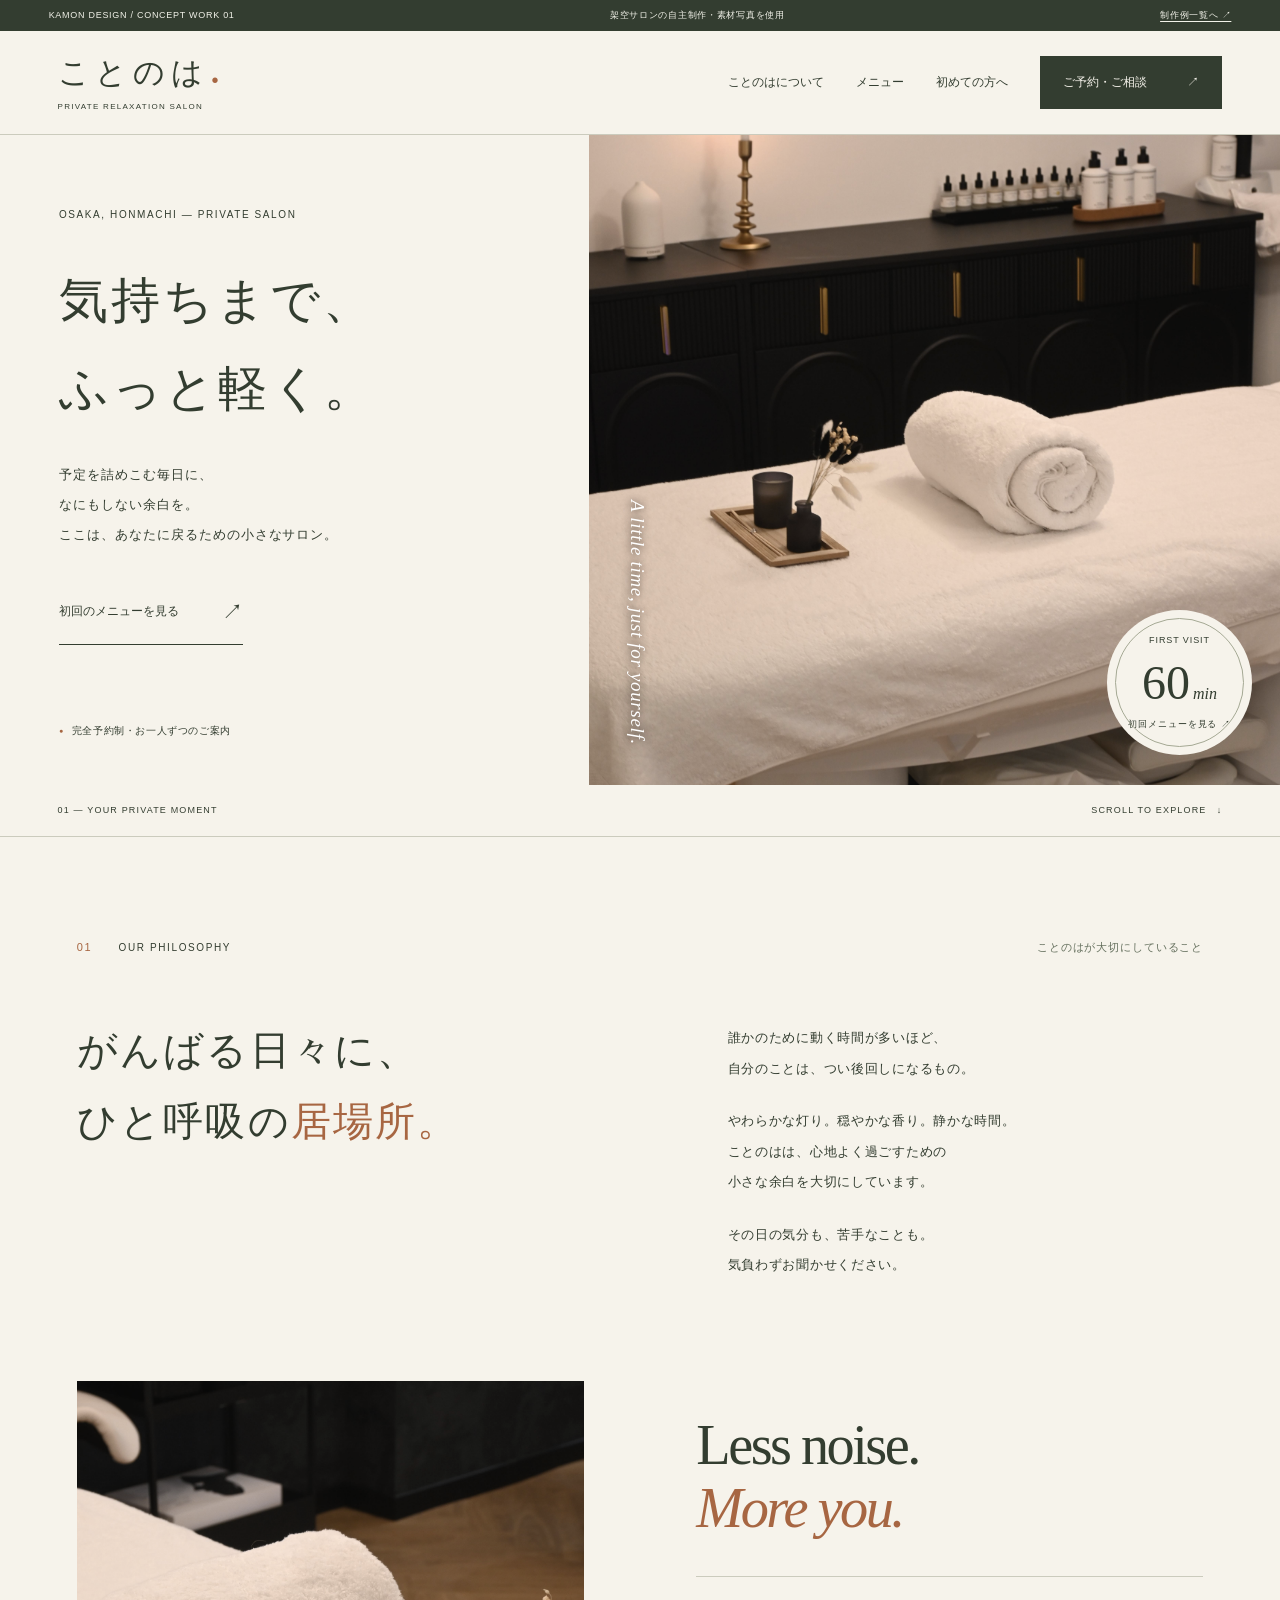
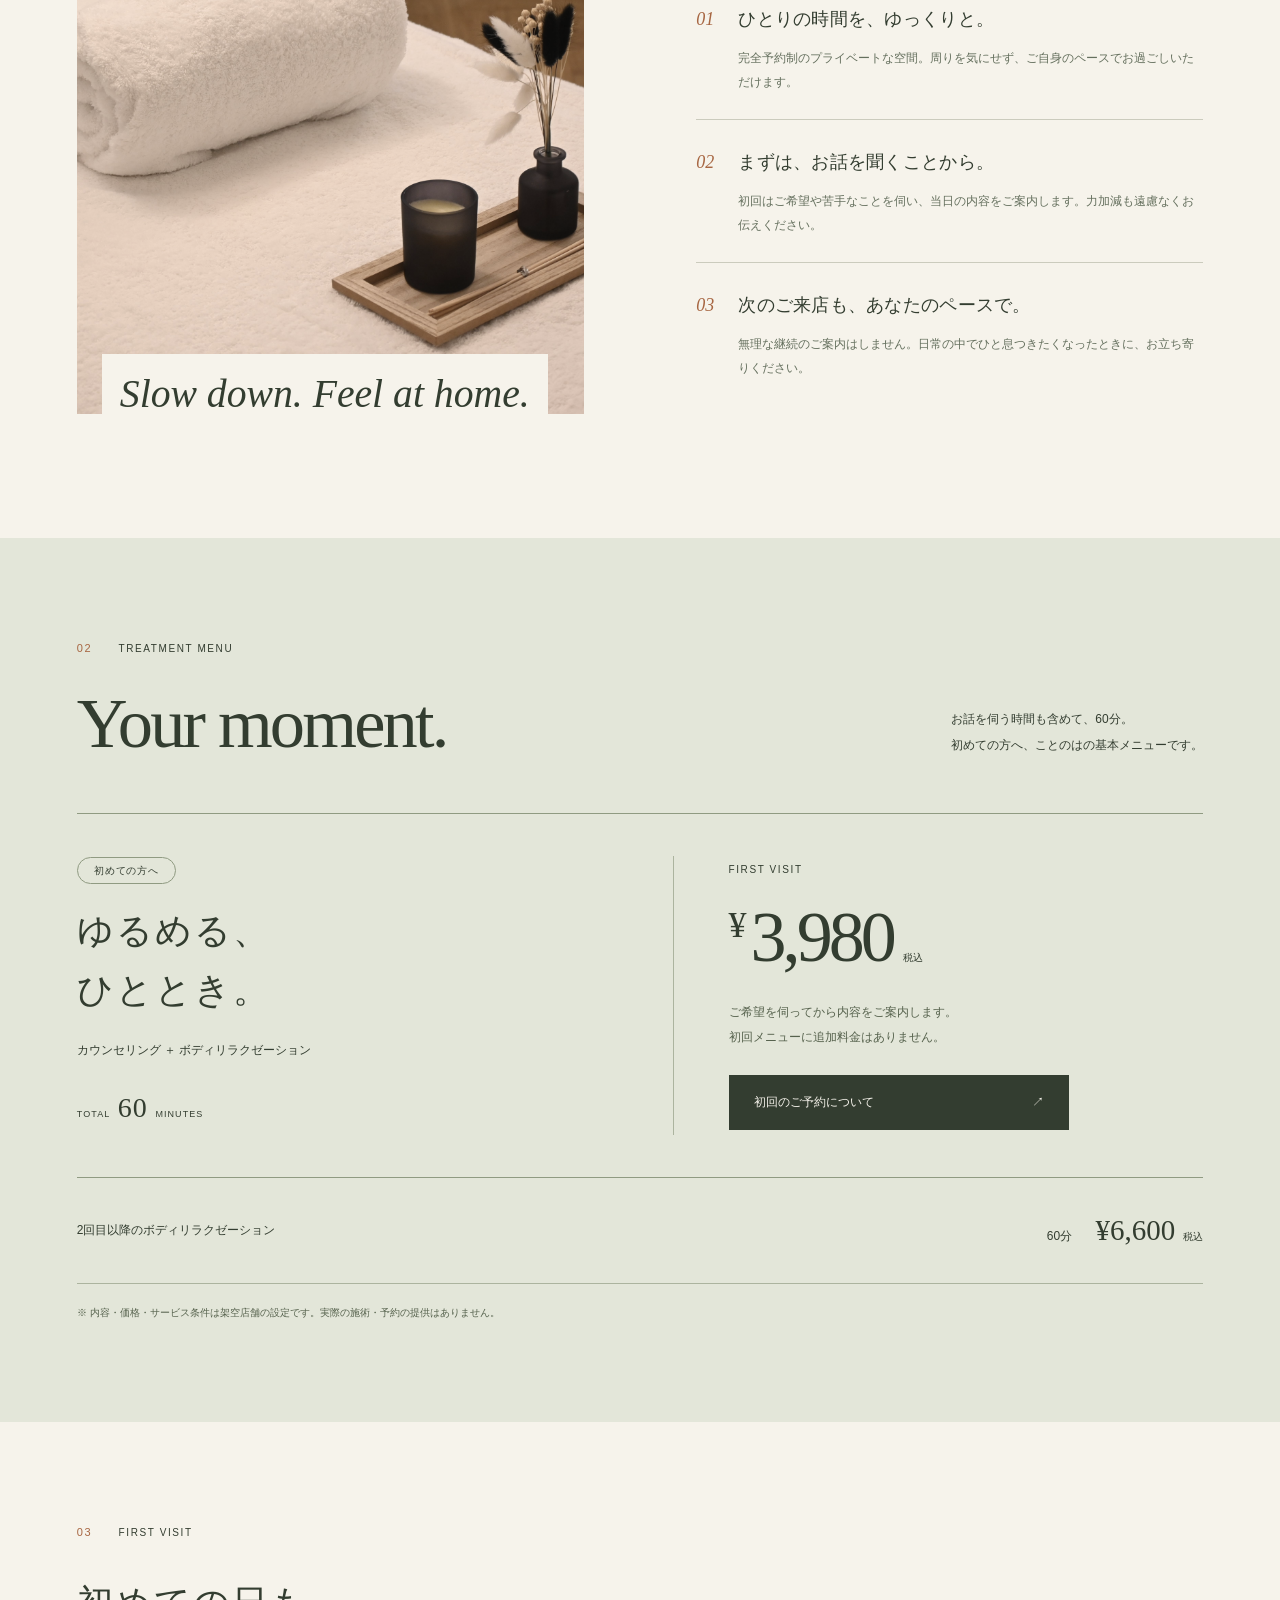
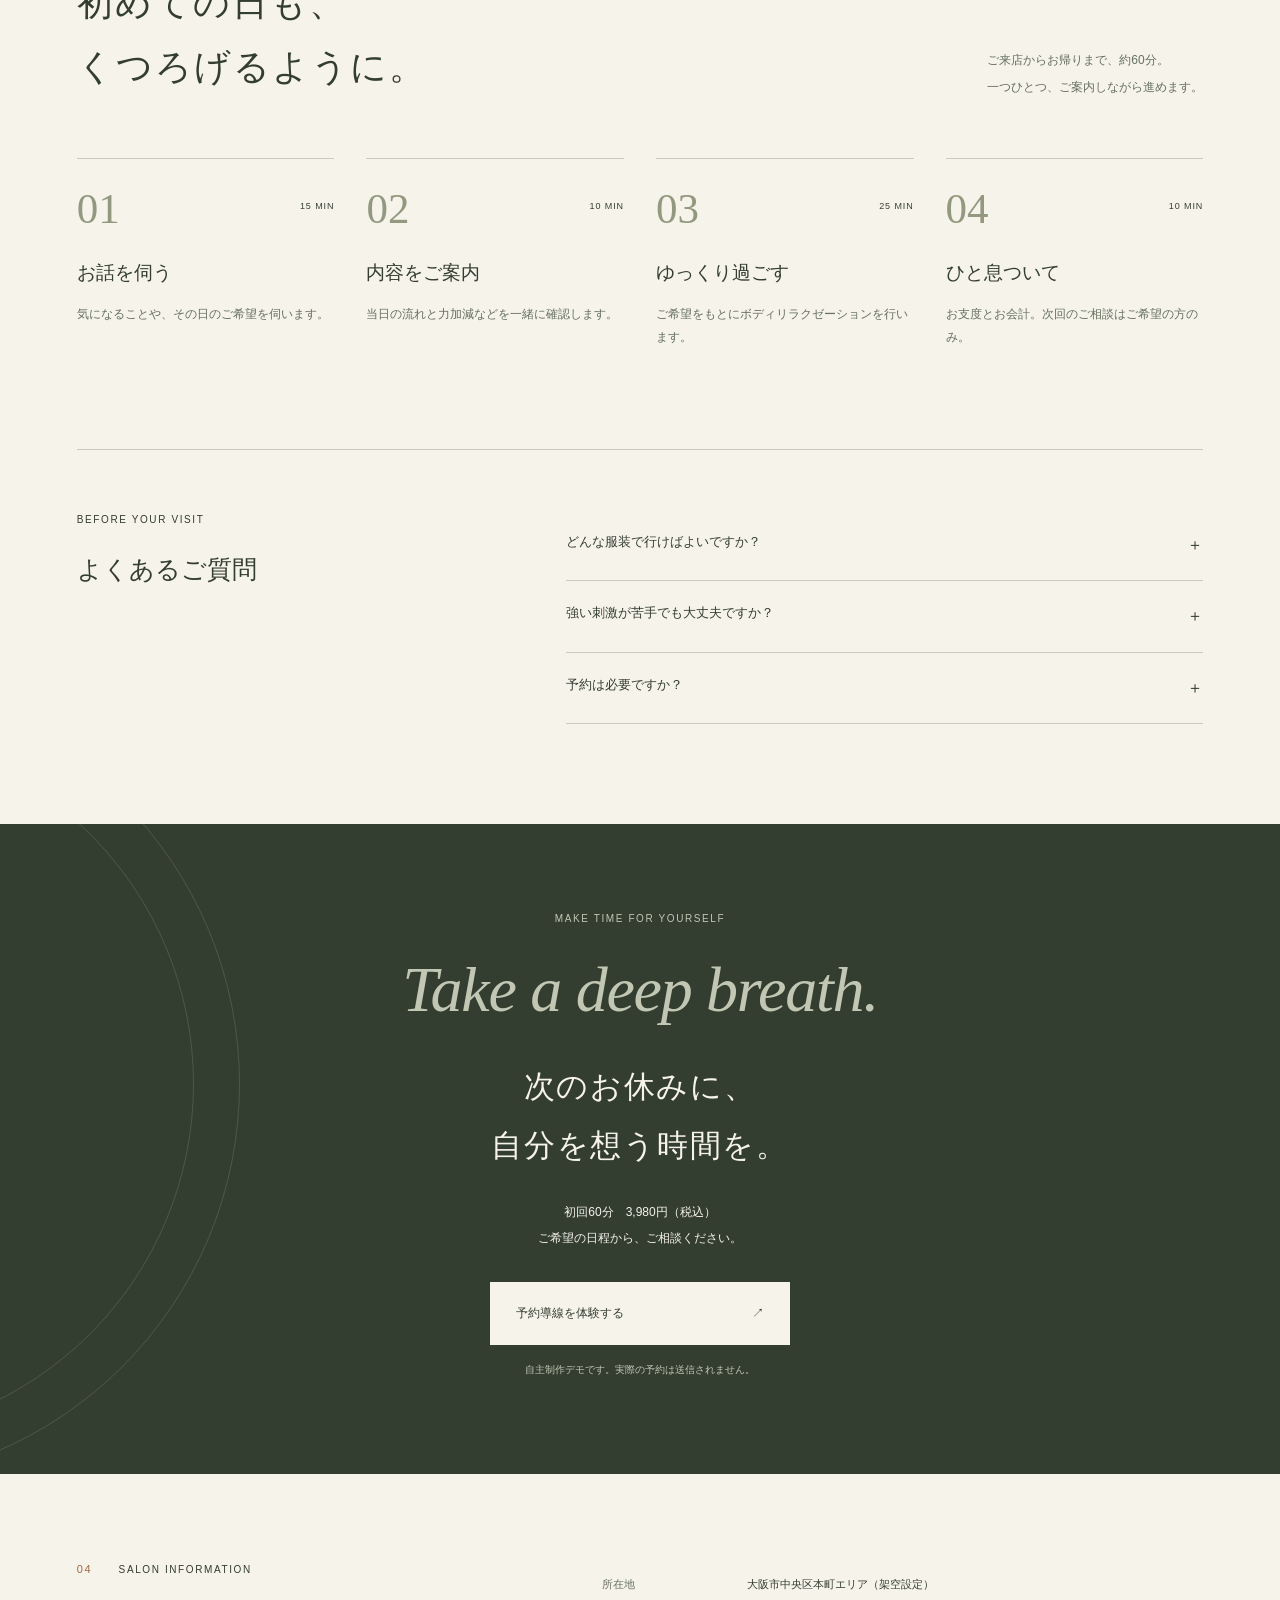
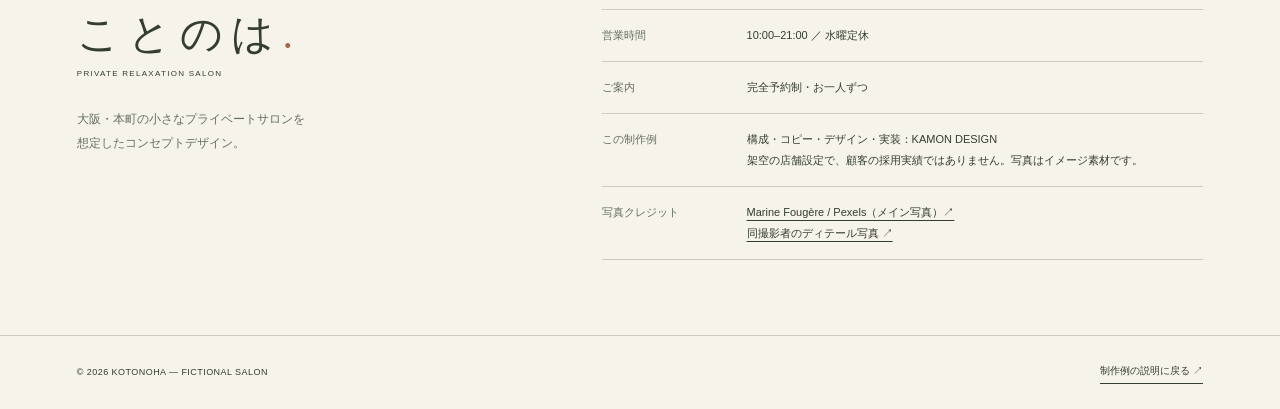
==== commit 452fdc49: "Add continuous ambient motion, page transitions and dual voice themes" ====
--- a/01-salon-lp/index.html
+++ b/01-salon-lp/index.html
@@ -5,6 +5,7 @@
 <title>ことのは｜Private relaxation salon — 自主制作</title>
 <meta name="description" content="架空のプライベートサロン『ことのは』の自主制作LP。実写素材の選定、文字組み、配色、予約導線を設計したKAMON DESIGNの制作例です。">
 <meta name="theme-color" content="#f6f3eb"><link rel="stylesheet" href="salon.css"><script src="salon.js" defer></script>
+<link rel="stylesheet" href="../assets/page-motion.css"><script src="../assets/page-motion.js" defer></script>
 </head>
 <body>
 <a class="skip" href="#main">本文へ移動</a>
--- a/assets/page-motion.css
+++ b/assets/page-motion.css
@@ -0,0 +1,95 @@
+/* Shared, progressively enhanced motion. Links retain their native behavior. */
+@view-transition {
+  navigation: auto;
+}
+
+::view-transition-group(root) {
+  animation-duration: 420ms;
+  animation-timing-function: cubic-bezier(.22, .7, .18, 1);
+}
+
+::view-transition-old(root),
+::view-transition-new(root) {
+  mix-blend-mode: normal;
+}
+
+::view-transition-old(root) {
+  animation: kamon-page-out 300ms cubic-bezier(.22, .7, .18, 1) both;
+}
+
+::view-transition-new(root) {
+  animation: kamon-page-in 420ms cubic-bezier(.22, .7, .18, 1) both;
+}
+
+/* A finite CSS animation is also safe when JavaScript is unavailable. */
+body > :is(main, [data-page-content]) {
+  animation: kamon-page-enter 420ms cubic-bezier(.22, .7, .18, 1) both;
+}
+
+html[data-native-transition] body > :is(main, [data-page-content]),
+html[data-page-restored] body > :is(main, [data-page-content]),
+html[data-page-hash] body > :is(main, [data-page-content]) {
+  animation: none;
+}
+
+/* Pending elements remain visible. Only an observed entry runs the reveal,
+   so an observer/script failure cannot strand content in a hidden state. */
+[data-reveal].reveal-enter {
+  animation: kamon-reveal 440ms cubic-bezier(.22, .7, .18, 1) both;
+}
+
+[data-reveal].reveal-direct {
+  animation: none;
+}
+
+/* The browser still performs the hash navigation; only the destination fades. */
+[id].hash-arrive {
+  animation: kamon-hash-arrive 280ms cubic-bezier(.22, .7, .18, 1) both;
+}
+
+@keyframes kamon-page-out {
+  from { opacity: 1; }
+  to { opacity: 0; }
+}
+
+@keyframes kamon-page-in {
+  from { opacity: 0; transform: translateY(6px); }
+  to { opacity: 1; transform: none; }
+}
+
+@keyframes kamon-page-enter {
+  from { opacity: .25; transform: translateY(6px); }
+  to { opacity: 1; transform: none; }
+}
+
+@keyframes kamon-reveal {
+  from { opacity: .12; transform: translateY(8px); }
+  to { opacity: 1; transform: none; }
+}
+
+@keyframes kamon-hash-arrive {
+  from { opacity: .62; }
+  to { opacity: 1; }
+}
+
+@media (prefers-reduced-motion: reduce) {
+  ::view-transition-group(root) { animation-duration: 180ms; }
+  ::view-transition-old(root) { animation-duration: 140ms; }
+  ::view-transition-new(root),
+  body > :is(main, [data-page-content]),
+  [data-reveal].reveal-enter {
+    animation-name: kamon-soft-fade;
+    animation-duration: 180ms;
+  }
+  [id].hash-arrive { animation-duration: 160ms; }
+  @keyframes kamon-soft-fade {
+    from { opacity: .5; }
+    to { opacity: 1; }
+  }
+}
+
+@media print {
+  body > :is(main, [data-page-content]),
+  [data-reveal],
+  [id].hash-arrive { animation: none !important; }
+}
